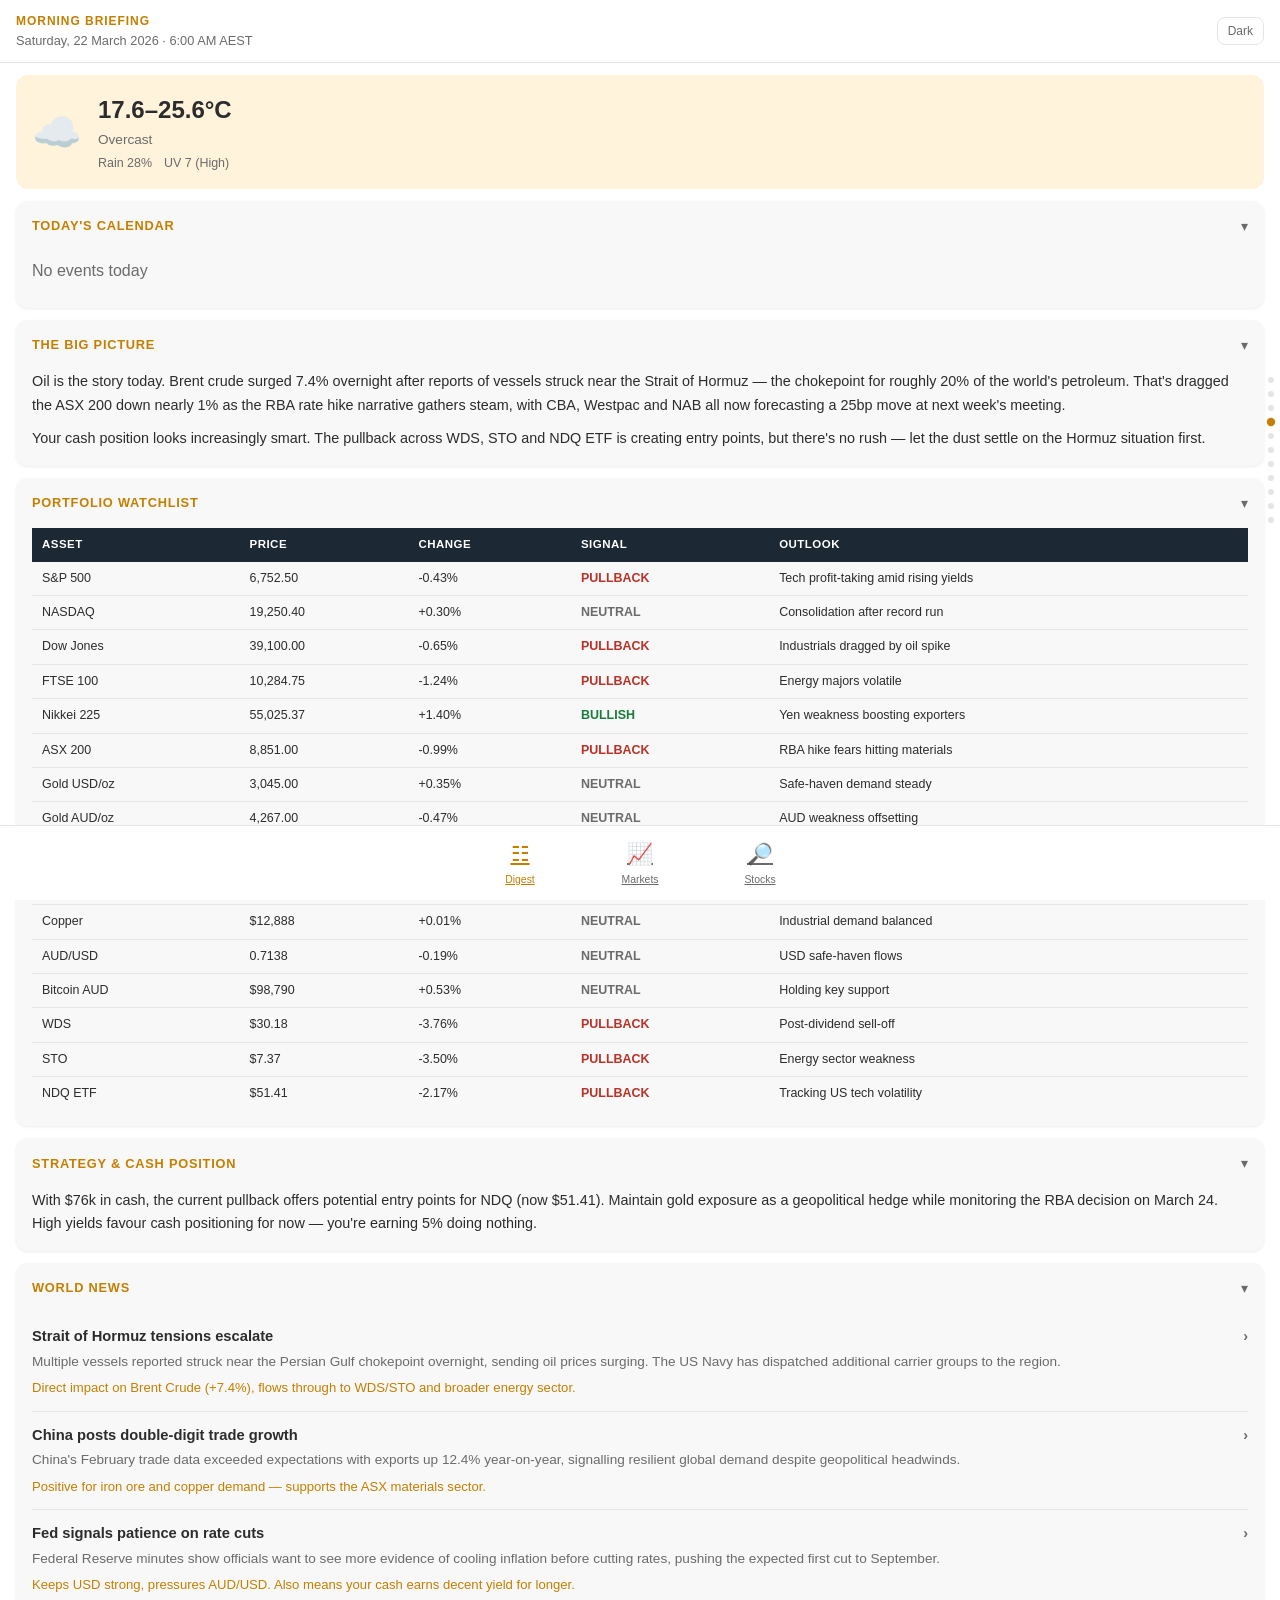
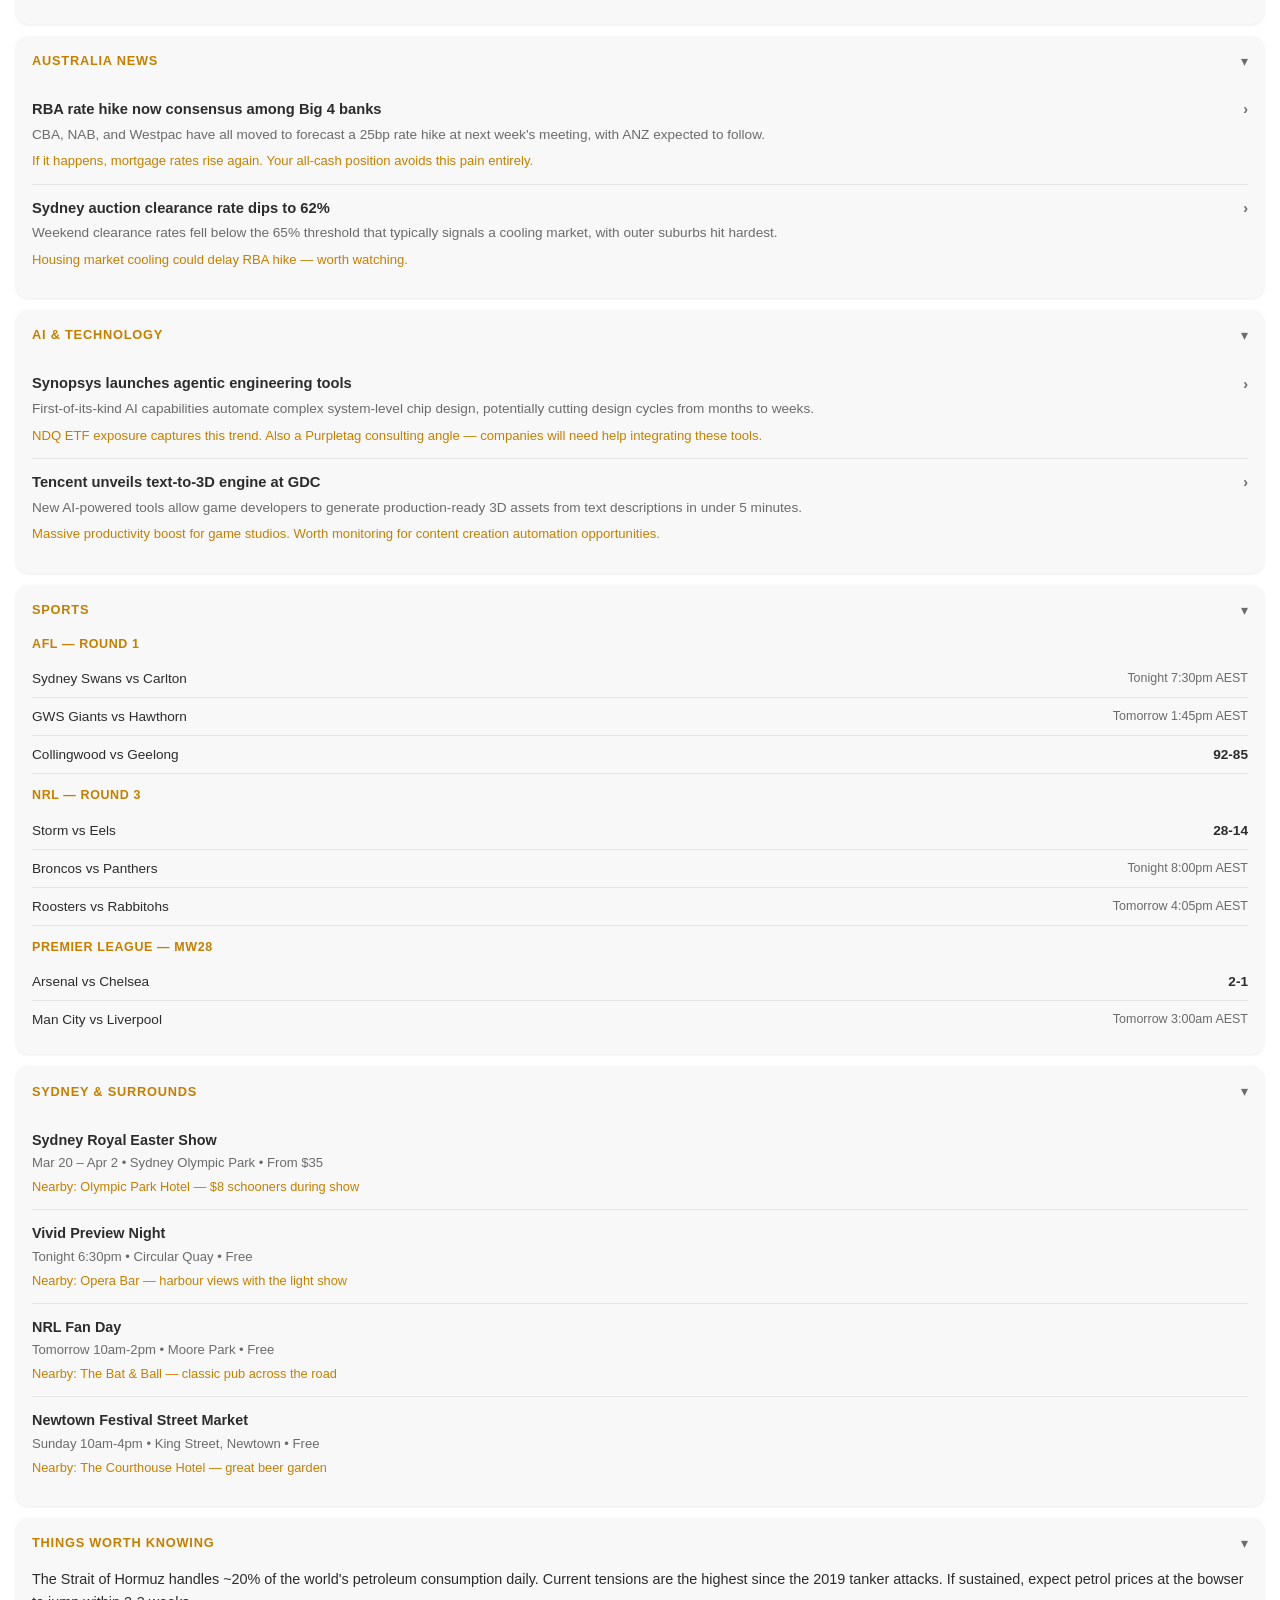
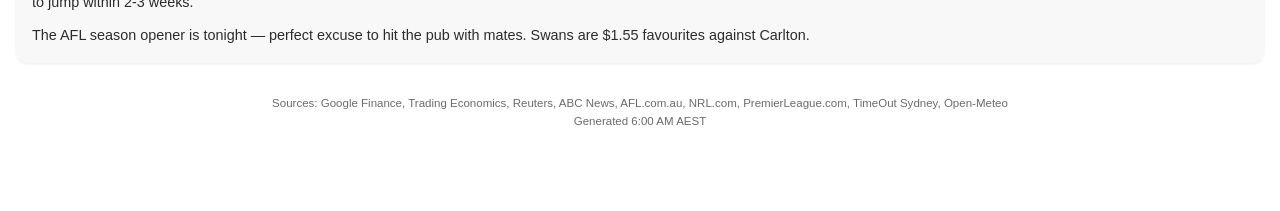
==== index.html @ c49ea991 "Initial PWA setup — Morning Briefing digest app Includes: digest page, markets dashboard, stock sear" ====
<!DOCTYPE html>
<html lang="en">
<head>
  <meta charset="UTF-8">
  <meta name="viewport" content="width=device-width, initial-scale=1.0, viewport-fit=cover">
  <meta name="apple-mobile-web-app-capable" content="yes">
  <meta name="apple-mobile-web-app-status-bar-style" content="default">
  <meta name="apple-mobile-web-app-title" content="Briefing">
  <meta name="theme-color" content="#FFFFFF">
  <link rel="manifest" href="manifest.json">
  <link rel="apple-touch-icon" href="icon-192.png">
  <link rel="stylesheet" href="style.css">
  <title>Morning Briefing — Saturday, 22 March 2026</title>
</head>
<body>

  <div class="header">
    <div>
      <div class="header-title">Morning Briefing</div>
      <div class="header-date">Saturday, 22 March 2026 &middot; 6:00 AM AEST</div>
    </div>
    <button class="theme-toggle" onclick="toggleTheme()">Dark</button>
  </div>

  <div class="nav-dots" id="navDots">
    <div class="nav-dot" data-section="weather"></div>
    <div class="nav-dot" data-section="calendar"></div>
    <div class="nav-dot" data-section="big-picture"></div>
    <div class="nav-dot" data-section="portfolio"></div>
    <div class="nav-dot" data-section="strategy"></div>
    <div class="nav-dot" data-section="world-news"></div>
    <div class="nav-dot" data-section="au-news"></div>
    <div class="nav-dot" data-section="ai-tech"></div>
    <div class="nav-dot" data-section="sports"></div>
    <div class="nav-dot" data-section="events"></div>
    <div class="nav-dot" data-section="twk"></div>
  </div>

  <div id="weather">

    <div class="weather-card">
      <div class="weather-icon">☁️</div>
      <div class="weather-details">
        <div class="weather-temp">17.6&#8211;25.6&#176;C</div>
        <div class="weather-desc">Overcast</div>
        <div class="weather-meta">
          <span>Rain 28%</span>
          <span>UV 7 (High)</span>
        </div>
      </div>
    </div>
  </div>


    <div class="section" id="calendar">
      <div class="section-header" onclick="this.parentElement.classList.toggle('collapsed')">
        <span class="section-title">Today's Calendar</span>
        <span class="section-chevron">&#9662;</span>
      </div>
      <div class="section-body"><div class="text-secondary" style="padding:8px 0;">No events today</div></div>
    </div>

    <div class="section" id="big-picture">
      <div class="section-header" onclick="this.parentElement.classList.toggle('collapsed')">
        <span class="section-title">The Big Picture</span>
        <span class="section-chevron">&#9662;</span>
      </div>
      <div class="section-body"><div class="narrative"><p>Oil is the story today. Brent crude surged 7.4% overnight after reports of vessels struck near the Strait of Hormuz &mdash; the chokepoint for roughly 20% of the world's petroleum. That's dragged the ASX 200 down nearly 1% as the RBA rate hike narrative gathers steam, with CBA, Westpac and NAB all now forecasting a 25bp move at next week's meeting.</p><p>Your cash position looks increasingly smart. The pullback across WDS, STO and NDQ ETF is creating entry points, but there's no rush &mdash; let the dust settle on the Hormuz situation first.</p></div></div>
    </div>

    <div class="section" id="portfolio">
      <div class="section-header" onclick="this.parentElement.classList.toggle('collapsed')">
        <span class="section-title">Portfolio Watchlist</span>
        <span class="section-chevron">&#9662;</span>
      </div>
      <div class="section-body">
    <div class="table-wrapper">
      <table class="portfolio-table">
        <thead><tr><th>Asset</th><th>Price</th><th>Change</th><th>Signal</th><th>Outlook</th></tr></thead>
        <tbody>
          <tr>
            <td>S&amp;P 500</td>
            <td>6,752.50</td>
            <td>-0.43%</td>
            <td class="signal-bearish">PULLBACK</td>
            <td>Tech profit-taking amid rising yields</td>
          </tr>
          <tr>
            <td>NASDAQ</td>
            <td>19,250.40</td>
            <td>+0.30%</td>
            <td class="signal-neutral">NEUTRAL</td>
            <td>Consolidation after record run</td>
          </tr>
          <tr>
            <td>Dow Jones</td>
            <td>39,100.00</td>
            <td>-0.65%</td>
            <td class="signal-bearish">PULLBACK</td>
            <td>Industrials dragged by oil spike</td>
          </tr>
          <tr>
            <td>FTSE 100</td>
            <td>10,284.75</td>
            <td>-1.24%</td>
            <td class="signal-bearish">PULLBACK</td>
            <td>Energy majors volatile</td>
          </tr>
          <tr>
            <td>Nikkei 225</td>
            <td>55,025.37</td>
            <td>+1.40%</td>
            <td class="signal-bullish">BULLISH</td>
            <td>Yen weakness boosting exporters</td>
          </tr>
          <tr>
            <td>ASX 200</td>
            <td>8,851.00</td>
            <td>-0.99%</td>
            <td class="signal-bearish">PULLBACK</td>
            <td>RBA hike fears hitting materials</td>
          </tr>
          <tr>
            <td>Gold USD/oz</td>
            <td>3,045.00</td>
            <td>+0.35%</td>
            <td class="signal-neutral">NEUTRAL</td>
            <td>Safe-haven demand steady</td>
          </tr>
          <tr>
            <td>Gold AUD/oz</td>
            <td>4,267.00</td>
            <td>-0.47%</td>
            <td class="signal-neutral">NEUTRAL</td>
            <td>AUD weakness offsetting</td>
          </tr>
          <tr>
            <td>Brent Crude</td>
            <td>$98.79</td>
            <td>+7.41%</td>
            <td class="signal-bullish">SURGING</td>
            <td>Hormuz supply disruption fears</td>
          </tr>
          <tr>
            <td>Iron Ore</td>
            <td>$103.53</td>
            <td>+0.30%</td>
            <td class="signal-neutral">NEUTRAL</td>
            <td>Steady China demand</td>
          </tr>
          <tr>
            <td>Copper</td>
            <td>$12,888</td>
            <td>+0.01%</td>
            <td class="signal-neutral">NEUTRAL</td>
            <td>Industrial demand balanced</td>
          </tr>
          <tr>
            <td>AUD/USD</td>
            <td>0.7138</td>
            <td>-0.19%</td>
            <td class="signal-neutral">NEUTRAL</td>
            <td>USD safe-haven flows</td>
          </tr>
          <tr>
            <td>Bitcoin AUD</td>
            <td>$98,790</td>
            <td>+0.53%</td>
            <td class="signal-neutral">NEUTRAL</td>
            <td>Holding key support</td>
          </tr>
          <tr>
            <td>WDS</td>
            <td>$30.18</td>
            <td>-3.76%</td>
            <td class="signal-bearish">PULLBACK</td>
            <td>Post-dividend sell-off</td>
          </tr>
          <tr>
            <td>STO</td>
            <td>$7.37</td>
            <td>-3.50%</td>
            <td class="signal-bearish">PULLBACK</td>
            <td>Energy sector weakness</td>
          </tr>
          <tr>
            <td>NDQ ETF</td>
            <td>$51.41</td>
            <td>-2.17%</td>
            <td class="signal-bearish">PULLBACK</td>
            <td>Tracking US tech volatility</td>
          </tr></tbody>
      </table>
    </div></div>
    </div>

    <div class="section" id="strategy">
      <div class="section-header" onclick="this.parentElement.classList.toggle('collapsed')">
        <span class="section-title">Strategy &amp; Cash Position</span>
        <span class="section-chevron">&#9662;</span>
      </div>
      <div class="section-body"><div class="narrative"><p>With $76k in cash, the current pullback offers potential entry points for NDQ (now $51.41). Maintain gold exposure as a geopolitical hedge while monitoring the RBA decision on March 24. High yields favour cash positioning for now &mdash; you're earning 5% doing nothing.</p></div></div>
    </div>

    <div class="section" id="world-news">
      <div class="section-header" onclick="this.parentElement.classList.toggle('collapsed')">
        <span class="section-title">World News</span>
        <span class="section-chevron">&#9662;</span>
      </div>
      <div class="section-body">
        <div class="story">
          <div class="story-headline" onclick="this.parentElement.classList.toggle('expanded')">Strait of Hormuz tensions escalate <span class="story-expand-hint">&#8250;</span></div>
          <div class="story-body">Multiple vessels reported struck near the Persian Gulf chokepoint overnight, sending oil prices surging. The US Navy has dispatched additional carrier groups to the region.</div>
          <div class="story-why">Direct impact on Brent Crude (+7.4%), flows through to WDS/STO and broader energy sector.</div>
          
        </div>
        <div class="story">
          <div class="story-headline" onclick="this.parentElement.classList.toggle('expanded')">China posts double-digit trade growth <span class="story-expand-hint">&#8250;</span></div>
          <div class="story-body">China's February trade data exceeded expectations with exports up 12.4% year-on-year, signalling resilient global demand despite geopolitical headwinds.</div>
          <div class="story-why">Positive for iron ore and copper demand — supports the ASX materials sector.</div>
          
        </div>
        <div class="story">
          <div class="story-headline" onclick="this.parentElement.classList.toggle('expanded')">Fed signals patience on rate cuts <span class="story-expand-hint">&#8250;</span></div>
          <div class="story-body">Federal Reserve minutes show officials want to see more evidence of cooling inflation before cutting rates, pushing the expected first cut to September.</div>
          <div class="story-why">Keeps USD strong, pressures AUD/USD. Also means your cash earns decent yield for longer.</div>
          
        </div></div>
    </div>

    <div class="section" id="au-news">
      <div class="section-header" onclick="this.parentElement.classList.toggle('collapsed')">
        <span class="section-title">Australia News</span>
        <span class="section-chevron">&#9662;</span>
      </div>
      <div class="section-body">
        <div class="story">
          <div class="story-headline" onclick="this.parentElement.classList.toggle('expanded')">RBA rate hike now consensus among Big 4 banks <span class="story-expand-hint">&#8250;</span></div>
          <div class="story-body">CBA, NAB, and Westpac have all moved to forecast a 25bp rate hike at next week's meeting, with ANZ expected to follow.</div>
          <div class="story-why">If it happens, mortgage rates rise again. Your all-cash position avoids this pain entirely.</div>
          
        </div>
        <div class="story">
          <div class="story-headline" onclick="this.parentElement.classList.toggle('expanded')">Sydney auction clearance rate dips to 62% <span class="story-expand-hint">&#8250;</span></div>
          <div class="story-body">Weekend clearance rates fell below the 65% threshold that typically signals a cooling market, with outer suburbs hit hardest.</div>
          <div class="story-why">Housing market cooling could delay RBA hike — worth watching.</div>
          
        </div></div>
    </div>

    <div class="section" id="ai-tech">
      <div class="section-header" onclick="this.parentElement.classList.toggle('collapsed')">
        <span class="section-title">AI &amp; Technology</span>
        <span class="section-chevron">&#9662;</span>
      </div>
      <div class="section-body">
        <div class="story">
          <div class="story-headline" onclick="this.parentElement.classList.toggle('expanded')">Synopsys launches agentic engineering tools <span class="story-expand-hint">&#8250;</span></div>
          <div class="story-body">First-of-its-kind AI capabilities automate complex system-level chip design, potentially cutting design cycles from months to weeks.</div>
          <div class="story-why">NDQ ETF exposure captures this trend. Also a Purpletag consulting angle — companies will need help integrating these tools.</div>
          
        </div>
        <div class="story">
          <div class="story-headline" onclick="this.parentElement.classList.toggle('expanded')">Tencent unveils text-to-3D engine at GDC <span class="story-expand-hint">&#8250;</span></div>
          <div class="story-body">New AI-powered tools allow game developers to generate production-ready 3D assets from text descriptions in under 5 minutes.</div>
          <div class="story-why">Massive productivity boost for game studios. Worth monitoring for content creation automation opportunities.</div>
          
        </div></div>
    </div>

    <div class="section" id="sports">
      <div class="section-header" onclick="this.parentElement.classList.toggle('collapsed')">
        <span class="section-title">Sports</span>
        <span class="section-chevron">&#9662;</span>
      </div>
      <div class="section-body"><div class="sport-league">AFL — Round 1</div>
                <div class="match">
                  <span class="match-teams">Sydney Swans vs Carlton</span>
                  <span class="match-time">Tonight 7:30pm AEST</span>
                </div>
                <div class="match">
                  <span class="match-teams">GWS Giants vs Hawthorn</span>
                  <span class="match-time">Tomorrow 1:45pm AEST</span>
                </div>
                <div class="match">
                  <span class="match-teams">Collingwood vs Geelong</span>
                  <span class="match-score">92-85</span>
                </div><div class="sport-league">NRL — Round 3</div>
                <div class="match">
                  <span class="match-teams">Storm vs Eels</span>
                  <span class="match-score">28-14</span>
                </div>
                <div class="match">
                  <span class="match-teams">Broncos vs Panthers</span>
                  <span class="match-time">Tonight 8:00pm AEST</span>
                </div>
                <div class="match">
                  <span class="match-teams">Roosters vs Rabbitohs</span>
                  <span class="match-time">Tomorrow 4:05pm AEST</span>
                </div><div class="sport-league">Premier League — MW28</div>
                <div class="match">
                  <span class="match-teams">Arsenal vs Chelsea</span>
                  <span class="match-score">2-1</span>
                </div>
                <div class="match">
                  <span class="match-teams">Man City vs Liverpool</span>
                  <span class="match-time">Tomorrow 3:00am AEST</span>
                </div></div>
    </div>

    <div class="section" id="events">
      <div class="section-header" onclick="this.parentElement.classList.toggle('collapsed')">
        <span class="section-title">Sydney &amp; Surrounds</span>
        <span class="section-chevron">&#9662;</span>
      </div>
      <div class="section-body">
        <div class="event">
          <div class="event-name">Sydney Royal Easter Show</div>
          <div class="event-details">Mar 20 – Apr 2 • Sydney Olympic Park • From $35</div>
          <div class="event-pub">Nearby: Olympic Park Hotel — $8 schooners during show</div>
        </div>
        <div class="event">
          <div class="event-name">Vivid Preview Night</div>
          <div class="event-details">Tonight 6:30pm • Circular Quay • Free</div>
          <div class="event-pub">Nearby: Opera Bar — harbour views with the light show</div>
        </div>
        <div class="event">
          <div class="event-name">NRL Fan Day</div>
          <div class="event-details">Tomorrow 10am-2pm • Moore Park • Free</div>
          <div class="event-pub">Nearby: The Bat &amp; Ball — classic pub across the road</div>
        </div>
        <div class="event">
          <div class="event-name">Newtown Festival Street Market</div>
          <div class="event-details">Sunday 10am-4pm • King Street, Newtown • Free</div>
          <div class="event-pub">Nearby: The Courthouse Hotel — great beer garden</div>
        </div></div>
    </div>

    <div class="section" id="twk">
      <div class="section-header" onclick="this.parentElement.classList.toggle('collapsed')">
        <span class="section-title">Things Worth Knowing</span>
        <span class="section-chevron">&#9662;</span>
      </div>
      <div class="section-body"><div class="narrative"><p>The Strait of Hormuz handles ~20% of the world's petroleum consumption daily. Current tensions are the highest since the 2019 tanker attacks. If sustained, expect petrol prices at the bowser to jump within 2-3 weeks.</p><p>The AFL season opener is tonight — perfect excuse to hit the pub with mates. Swans are $1.55 favourites against Carlton.</p></div></div>
    </div>

  <div class="footer" style="padding-bottom:80px;">
    Sources: Google Finance, Trading Economics, Reuters, ABC News, AFL.com.au, NRL.com, PremierLeague.com, TimeOut Sydney, Open-Meteo<br>
    Generated 6:00 AM AEST
  </div>

  <!-- Bottom Navigation -->
  <div class="bottom-nav">
    <a href="index.html" class="nav-btn active">
      <span class="nav-btn-icon">&#9783;</span>
      <span>Digest</span>
    </a>
    <a href="markets.html" class="nav-btn">
      <span class="nav-btn-icon">&#128200;</span>
      <span>Markets</span>
    </a>
    <a href="search.html" class="nav-btn">
      <span class="nav-btn-icon">&#128270;</span>
      <span>Stocks</span>
    </a>
  </div>

  <script>
    // Theme toggle
    function toggleTheme() {
      const body = document.body;
      const btn = document.querySelector('.theme-toggle');
      const meta = document.querySelector('meta[name="theme-color"]');
      if (body.getAttribute('data-theme') === 'dark') {
        body.removeAttribute('data-theme');
        btn.textContent = 'Dark';
        meta.content = '#FFFFFF';
      } else {
        body.setAttribute('data-theme', 'dark');
        btn.textContent = 'Light';
        meta.content = '#1A1A1A';
      }
      localStorage.setItem('theme', body.getAttribute('data-theme') || 'light');
    }

    // Restore theme preference
    if (localStorage.getItem('theme') === 'dark') {
      document.body.setAttribute('data-theme', 'dark');
      document.querySelector('.theme-toggle').textContent = 'Light';
      document.querySelector('meta[name="theme-color"]').content = '#1A1A1A';
    }

    // Nav dots — highlight active section on scroll
    const sections = document.querySelectorAll('.section, #weather');
    const dots = document.querySelectorAll('.nav-dot');
    const observer = new IntersectionObserver(entries => {
      entries.forEach(entry => {
        if (entry.isIntersecting) {
          const id = entry.target.id;
          dots.forEach(d => d.classList.toggle('active', d.dataset.section === id));
        }
      });
    }, { threshold: 0.3 });
    sections.forEach(s => observer.observe(s));

    // Service worker registration
    if ('serviceWorker' in navigator) {
      navigator.serviceWorker.register('sw.js');
    }
  </script>

</body>
</html>
---- style.css ----
/* === DAILY DIGEST PWA — Mobile-First Styles === */

:root {
  --bg: #FFFFFF;
  --bg-card: #F8F8F8;
  --text: #2C2C2C;
  --text-secondary: #6B6B6B;
  --accent: #C47F00;
  --accent-light: #FFF3DC;
  --green: #1B7A3D;
  --red: #B83227;
  --neutral: #6B6B6B;
  --border: #E5E5E5;
  --header-bg: #1C2833;
  --header-text: #FFFFFF;
  --radius: 12px;
  --shadow: 0 1px 3px rgba(0,0,0,0.08);
}

[data-theme="dark"] {
  --bg: #1A1A1A;
  --bg-card: #252525;
  --text: #E8E8E8;
  --text-secondary: #999;
  --accent-light: #3D2E00;
  --border: #333;
  --header-bg: #0D1117;
  --shadow: 0 1px 3px rgba(0,0,0,0.3);
}

* {
  margin: 0;
  padding: 0;
  box-sizing: border-box;
  -webkit-tap-highlight-color: transparent;
}

html {
  font-size: 16px;
  scroll-behavior: smooth;
}

body {
  font-family: -apple-system, BlinkMacSystemFont, 'SF Pro Text', 'Helvetica Neue', sans-serif;
  background: var(--bg);
  color: var(--text);
  line-height: 1.55;
  -webkit-font-smoothing: antialiased;
  padding-bottom: env(safe-area-inset-bottom, 20px);
}

/* --- Sticky Header --- */
.header {
  position: sticky;
  top: 0;
  z-index: 100;
  background: var(--bg);
  border-bottom: 1px solid var(--border);
  padding: 12px 16px;
  display: flex;
  justify-content: space-between;
  align-items: center;
  backdrop-filter: blur(10px);
  -webkit-backdrop-filter: blur(10px);
}

.header-title {
  font-size: 0.75rem;
  font-weight: 700;
  letter-spacing: 0.08em;
  text-transform: uppercase;
  color: var(--accent);
}

.header-date {
  font-size: 0.8rem;
  color: var(--text-secondary);
}

.theme-toggle {
  background: none;
  border: 1px solid var(--border);
  border-radius: 8px;
  padding: 6px 10px;
  font-size: 0.75rem;
  color: var(--text-secondary);
  cursor: pointer;
}

/* --- Section Cards --- */
.section {
  margin: 12px 16px;
  background: var(--bg-card);
  border-radius: var(--radius);
  box-shadow: var(--shadow);
  overflow: hidden;
}

.section-header {
  display: flex;
  justify-content: space-between;
  align-items: center;
  padding: 14px 16px;
  cursor: pointer;
  user-select: none;
  -webkit-user-select: none;
}

.section-title {
  font-size: 0.8rem;
  font-weight: 700;
  letter-spacing: 0.06em;
  text-transform: uppercase;
  color: var(--accent);
}

.section-chevron {
  font-size: 0.9rem;
  color: var(--text-secondary);
  transition: transform 0.2s;
}

.section.collapsed .section-chevron {
  transform: rotate(-90deg);
}

.section.collapsed .section-body {
  display: none;
}

.section-body {
  padding: 0 16px 16px;
}

/* --- Weather Card (special styling) --- */
.weather-card {
  margin: 12px 16px;
  background: var(--accent-light);
  border-radius: var(--radius);
  padding: 16px;
  display: flex;
  align-items: center;
  gap: 16px;
}

.weather-icon {
  font-size: 2.5rem;
}

.weather-details {
  flex: 1;
}

.weather-temp {
  font-size: 1.5rem;
  font-weight: 700;
  color: var(--text);
}

.weather-desc {
  font-size: 0.85rem;
  color: var(--text-secondary);
}

.weather-meta {
  display: flex;
  gap: 12px;
  margin-top: 4px;
  font-size: 0.78rem;
  color: var(--text-secondary);
}

/* --- Calendar --- */
.cal-event {
  display: flex;
  gap: 12px;
  padding: 10px 0;
  border-bottom: 1px solid var(--border);
  align-items: flex-start;
}

.cal-event:last-child {
  border-bottom: none;
}

.cal-time {
  font-size: 0.8rem;
  font-weight: 600;
  color: var(--accent);
  min-width: 65px;
  flex-shrink: 0;
}

.cal-title {
  font-size: 0.88rem;
  color: var(--text);
}

.cal-location {
  font-size: 0.78rem;
  color: var(--text-secondary);
}

/* --- Portfolio Table --- */
.table-wrapper {
  overflow-x: auto;
  -webkit-overflow-scrolling: touch;
  margin: 0 -16px;
  padding: 0 16px;
}

.portfolio-table {
  width: 100%;
  min-width: 500px;
  border-collapse: collapse;
  font-size: 0.78rem;
}

.portfolio-table thead {
  background: var(--header-bg);
  color: var(--header-text);
}

.portfolio-table th {
  padding: 8px 10px;
  text-align: left;
  font-weight: 600;
  font-size: 0.72rem;
  text-transform: uppercase;
  letter-spacing: 0.04em;
}

.portfolio-table td {
  padding: 7px 10px;
  border-bottom: 1px solid var(--border);
}

.portfolio-table tbody tr:last-child td {
  border-bottom: none;
}

.signal-bullish { color: var(--green); font-weight: 600; }
.signal-bearish { color: var(--red); font-weight: 600; }
.signal-neutral { color: var(--neutral); font-weight: 600; }

/* --- News Story Cards --- */
.story {
  padding: 12px 0;
  border-bottom: 1px solid var(--border);
}

.story:last-child {
  border-bottom: none;
}

.story-headline {
  font-size: 0.92rem;
  font-weight: 600;
  color: var(--text);
  margin-bottom: 4px;
}

.story-body {
  font-size: 0.85rem;
  color: var(--text-secondary);
  line-height: 1.5;
}

.story-headline {
  cursor: pointer;
  display: flex;
  justify-content: space-between;
  align-items: center;
}

.story-expand-hint {
  color: var(--text-secondary);
  font-size: 0.9rem;
  transition: transform 0.2s;
  flex-shrink: 0;
  margin-left: 8px;
}

.story.expanded .story-expand-hint {
  transform: rotate(90deg);
}

.story-why {
  font-size: 0.82rem;
  color: var(--accent);
  font-weight: 500;
  margin-top: 6px;
}

.story-extended {
  display: none;
  font-size: 0.85rem;
  color: var(--text);
  line-height: 1.55;
  margin-top: 8px;
  padding-top: 8px;
  border-top: 1px solid var(--border);
}

.story.expanded .story-extended {
  display: block;
}

/* --- Sports Score Cards --- */
.sport-league {
  font-size: 0.78rem;
  font-weight: 700;
  text-transform: uppercase;
  letter-spacing: 0.05em;
  color: var(--accent);
  margin-top: 12px;
  margin-bottom: 6px;
}

.sport-league:first-child {
  margin-top: 0;
}

.match {
  display: flex;
  justify-content: space-between;
  align-items: center;
  padding: 8px 0;
  border-bottom: 1px solid var(--border);
  font-size: 0.85rem;
}

.match:last-child {
  border-bottom: none;
}

.match-teams {
  color: var(--text);
}

.match-score {
  font-weight: 600;
  color: var(--text);
}

.match-time {
  font-size: 0.78rem;
  color: var(--text-secondary);
}

/* --- League Standings Table --- */
.league-table {
  width: 100%;
  border-collapse: collapse;
  font-size: 0.73rem;
}
.league-table thead th {
  text-align: left;
  font-weight: 700;
  color: var(--text-secondary);
  padding: 4px 6px;
  border-bottom: 2px solid var(--border);
  white-space: nowrap;
  font-size: 0.68rem;
  text-transform: uppercase;
  letter-spacing: 0.03em;
}
.league-table thead th:first-child {
  width: 24px;
  text-align: center;
}
.league-table tbody td {
  padding: 4px 6px;
  border-bottom: 1px solid var(--border);
  color: var(--text);
  white-space: nowrap;
}
.league-table tbody td:first-child {
  text-align: center;
  color: var(--text-secondary);
  font-weight: 600;
}
.league-table tbody td:nth-child(2) {
  font-weight: 600;
  max-width: 120px;
  overflow: hidden;
  text-overflow: ellipsis;
}
.league-table tbody tr:nth-child(even) {
  background: var(--bg-card);
}
.league-table tbody tr:last-child td {
  border-bottom: none;
}

/* --- Entrepreneurial Pitch Card --- */
.pitch-field {
  display: flex;
  gap: 8px;
  padding: 4px 0;
  font-size: 0.85rem;
}

.pitch-label {
  font-weight: 600;
  color: var(--accent);
  min-width: 100px;
  flex-shrink: 0;
  font-size: 0.78rem;
  text-transform: uppercase;
}

.pitch-value {
  color: var(--text);
}

/* --- Event Cards --- */
.event {
  padding: 12px 0;
  border-bottom: 1px solid var(--border);
}

.event:last-child {
  border-bottom: none;
}

.event-name {
  font-size: 0.9rem;
  font-weight: 600;
  color: var(--text);
}

.event-details {
  font-size: 0.82rem;
  color: var(--text-secondary);
  margin-top: 2px;
}

.event-pub {
  font-size: 0.8rem;
  color: var(--accent);
  margin-top: 4px;
}

/* --- Big Picture / Narrative --- */
.narrative {
  font-size: 0.9rem;
  line-height: 1.6;
  color: var(--text);
}

.narrative p {
  margin-bottom: 10px;
}

.narrative p:last-child {
  margin-bottom: 0;
}

/* --- Footer --- */
.footer {
  text-align: center;
  padding: 20px 16px 40px;
  font-size: 0.72rem;
  color: var(--text-secondary);
}

/* --- Section Nav Dots --- */
.nav-dots {
  position: fixed;
  right: 6px;
  top: 50%;
  transform: translateY(-50%);
  z-index: 99;
  display: flex;
  flex-direction: column;
  gap: 8px;
}

.nav-dot {
  width: 6px;
  height: 6px;
  border-radius: 50%;
  background: var(--border);
  transition: background 0.2s, transform 0.2s;
}

.nav-dot.active {
  background: var(--accent);
  transform: scale(1.4);
}

/* --- Utility --- */
.text-green { color: var(--green); }
.text-red { color: var(--red); }
.text-accent { color: var(--accent); }
.text-secondary { color: var(--text-secondary); }
.font-bold { font-weight: 600; }
.mt-8 { margin-top: 8px; }
.mb-4 { margin-bottom: 4px; }

/* --- No-content state --- */
.empty-state {
  text-align: center;
  padding: 60px 20px;
  color: var(--text-secondary);
}

.empty-state-icon {
  font-size: 3rem;
  margin-bottom: 12px;
}

.empty-state-text {
  font-size: 0.9rem;
}

/* === STOCK SEARCH PAGE === */

.page { display: none; }
.page.active { display: block; }

/* Bottom nav bar */
.bottom-nav {
  position: fixed;
  bottom: 0;
  left: 0;
  right: 0;
  z-index: 100;
  background: var(--bg);
  border-top: 1px solid var(--border);
  display: flex;
  justify-content: center;
  gap: 0;
  padding: 8px 0;
  padding-bottom: calc(8px + env(safe-area-inset-bottom, 0px));
}

.nav-btn {
  flex: 1;
  max-width: 120px;
  display: flex;
  flex-direction: column;
  align-items: center;
  gap: 2px;
  background: none;
  border: none;
  color: var(--text-secondary);
  font-size: 0.65rem;
  padding: 4px 0;
  cursor: pointer;
}

.nav-btn.active {
  color: var(--accent);
}

.nav-btn-icon {
  font-size: 1.3rem;
}

/* Stock search UI */
.search-container {
  padding: 16px;
  padding-top: 70px;
}

.search-bar {
  display: flex;
  gap: 8px;
  margin-bottom: 16px;
}

.search-input {
  flex: 1;
  padding: 12px 16px;
  border: 1px solid var(--border);
  border-radius: var(--radius);
  font-size: 1rem;
  background: var(--bg-card);
  color: var(--text);
  outline: none;
  -webkit-appearance: none;
}

.search-input:focus {
  border-color: var(--accent);
}

.search-input::placeholder {
  color: var(--text-secondary);
}

.search-btn {
  padding: 12px 20px;
  background: var(--accent);
  color: white;
  border: none;
  border-radius: var(--radius);
  font-size: 0.85rem;
  font-weight: 600;
  cursor: pointer;
}

.search-btn:disabled {
  opacity: 0.5;
}

/* Stock report card */
.stock-report {
  background: var(--bg-card);
  border-radius: var(--radius);
  box-shadow: var(--shadow);
  overflow: hidden;
  margin-bottom: 16px;
}

.stock-report-header {
  background: var(--header-bg);
  color: var(--header-text);
  padding: 16px;
}

.stock-ticker {
  font-size: 1.5rem;
  font-weight: 700;
  letter-spacing: 0.04em;
}

.stock-name {
  font-size: 0.85rem;
  opacity: 0.8;
  margin-top: 2px;
}

.stock-price-row {
  display: flex;
  justify-content: space-between;
  align-items: baseline;
  margin-top: 8px;
}

.stock-price {
  font-size: 1.8rem;
  font-weight: 700;
}

.stock-change {
  font-size: 1rem;
  font-weight: 600;
}

.stock-change.up { color: var(--green); }
.stock-change.down { color: var(--red); }

.stock-report-body {
  padding: 16px;
}

.stock-verdict {
  padding: 12px 16px;
  border-radius: 8px;
  margin-bottom: 16px;
  font-weight: 600;
  font-size: 0.9rem;
}

.stock-verdict.bullish {
  background: #e8f5e9;
  color: var(--green);
}

.stock-verdict.bearish {
  background: #fbe9e7;
  color: var(--red);
}

.stock-verdict.neutral {
  background: #f5f5f5;
  color: var(--neutral);
}

[data-theme="dark"] .stock-verdict.bullish { background: #1b3a1b; }
[data-theme="dark"] .stock-verdict.bearish { background: #3a1b1b; }
[data-theme="dark"] .stock-verdict.neutral { background: #2a2a2a; }

.stock-section-title {
  font-size: 0.75rem;
  font-weight: 700;
  text-transform: uppercase;
  letter-spacing: 0.06em;
  color: var(--accent);
  margin: 16px 0 8px;
}

.stock-section-title:first-child {
  margin-top: 0;
}

.stock-metric {
  display: flex;
  justify-content: space-between;
  padding: 6px 0;
  border-bottom: 1px solid var(--border);
  font-size: 0.85rem;
}

.stock-metric:last-child {
  border-bottom: none;
}

.stock-metric-label {
  color: var(--text-secondary);
}

.stock-metric-value {
  font-weight: 600;
  color: var(--text);
}

.stock-narrative {
  font-size: 0.88rem;
  line-height: 1.6;
  color: var(--text);
  margin-top: 8px;
}

.stock-narrative p {
  margin-bottom: 10px;
}

.stock-narrative p:last-child {
  margin-bottom: 0;
}

/* Loading spinner */
.loading {
  text-align: center;
  padding: 40px 20px;
  color: var(--text-secondary);
}

.spinner {
  display: inline-block;
  width: 32px;
  height: 32px;
  border: 3px solid var(--border);
  border-top-color: var(--accent);
  border-radius: 50%;
  animation: spin 0.8s linear infinite;
  margin-bottom: 12px;
}

@keyframes spin {
  to { transform: rotate(360deg); }
}

/* Recent searches */
.recent-searches {
  margin-top: 24px;
}

.recent-title {
  font-size: 0.75rem;
  font-weight: 700;
  text-transform: uppercase;
  letter-spacing: 0.06em;
  color: var(--text-secondary);
  margin-bottom: 8px;
}

.recent-item {
  display: flex;
  justify-content: space-between;
  align-items: center;
  padding: 12px 16px;
  background: var(--bg-card);
  border-radius: 8px;
  margin-bottom: 6px;
  cursor: pointer;
}

.recent-item-ticker {
  font-weight: 600;
  color: var(--text);
}

.recent-item-name {
  font-size: 0.8rem;
  color: var(--text-secondary);
}

.recent-item-arrow {
  color: var(--text-secondary);
  font-size: 0.8rem;
}
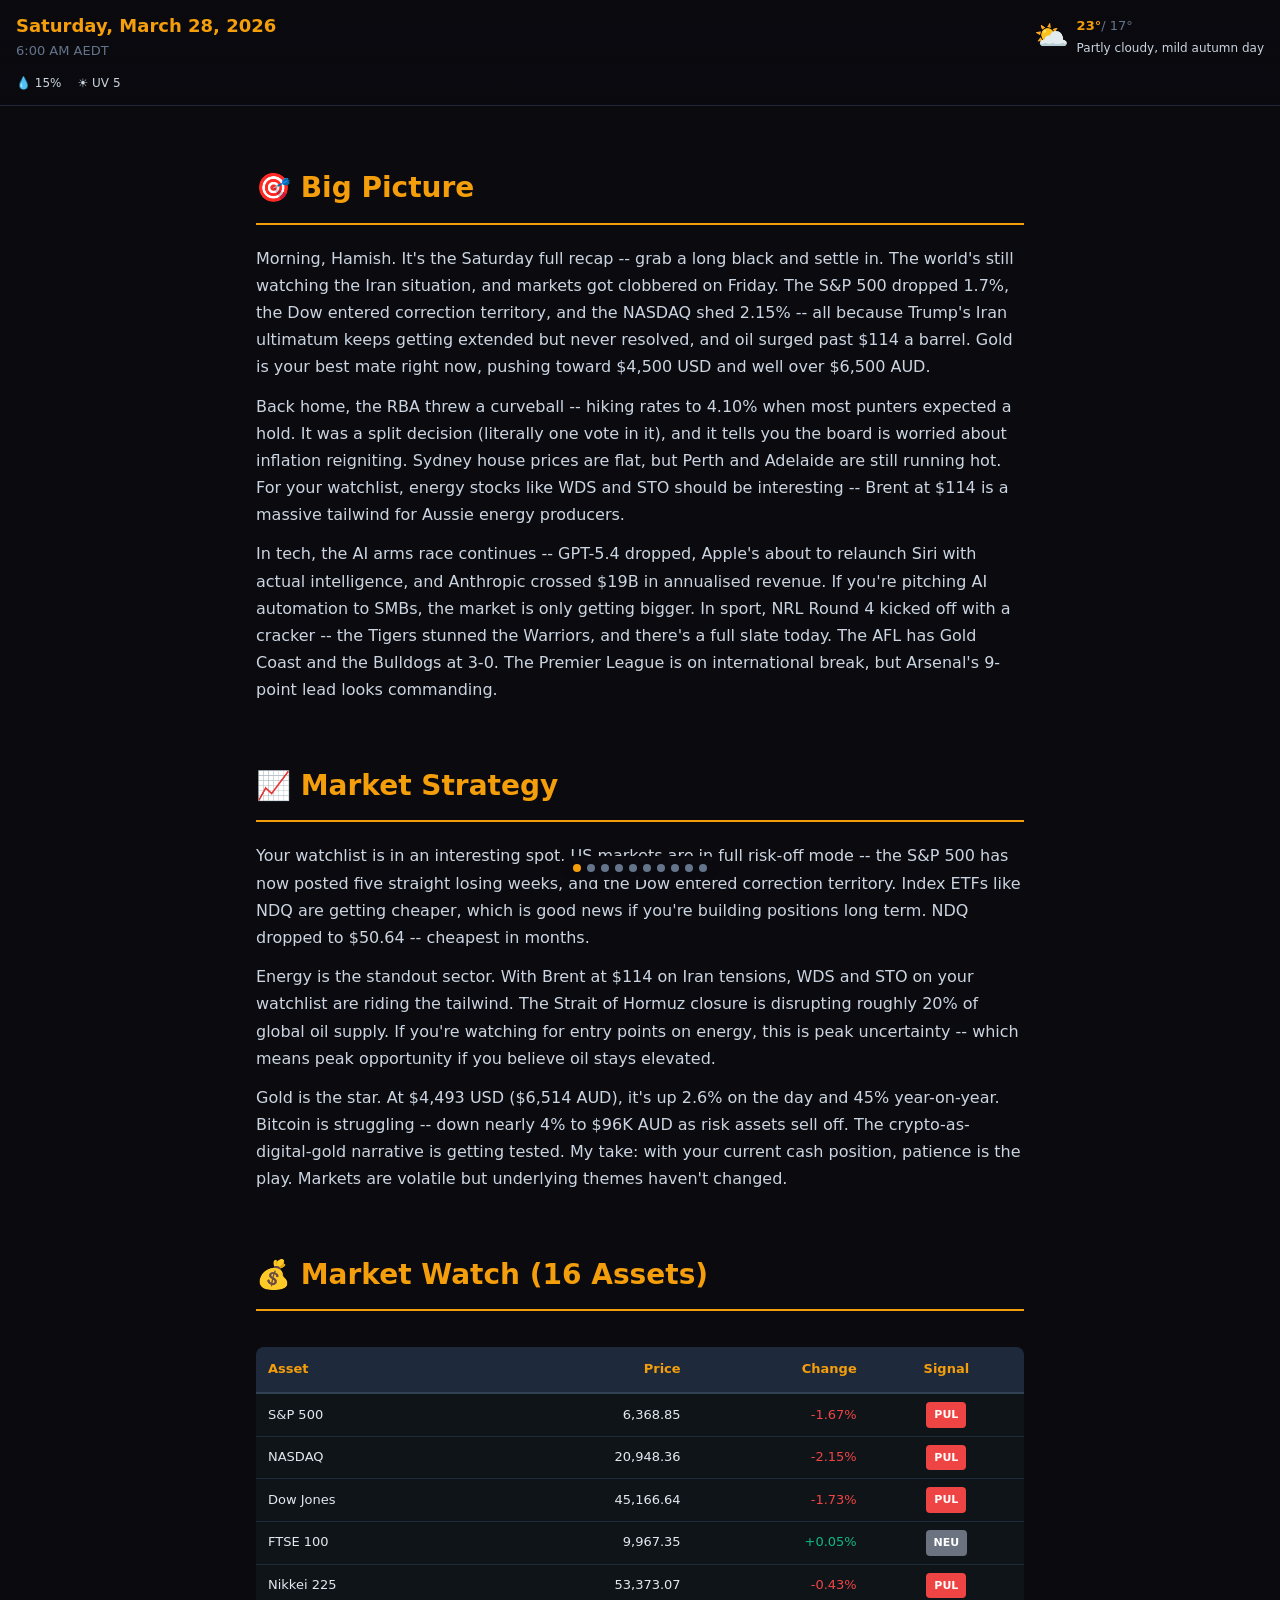
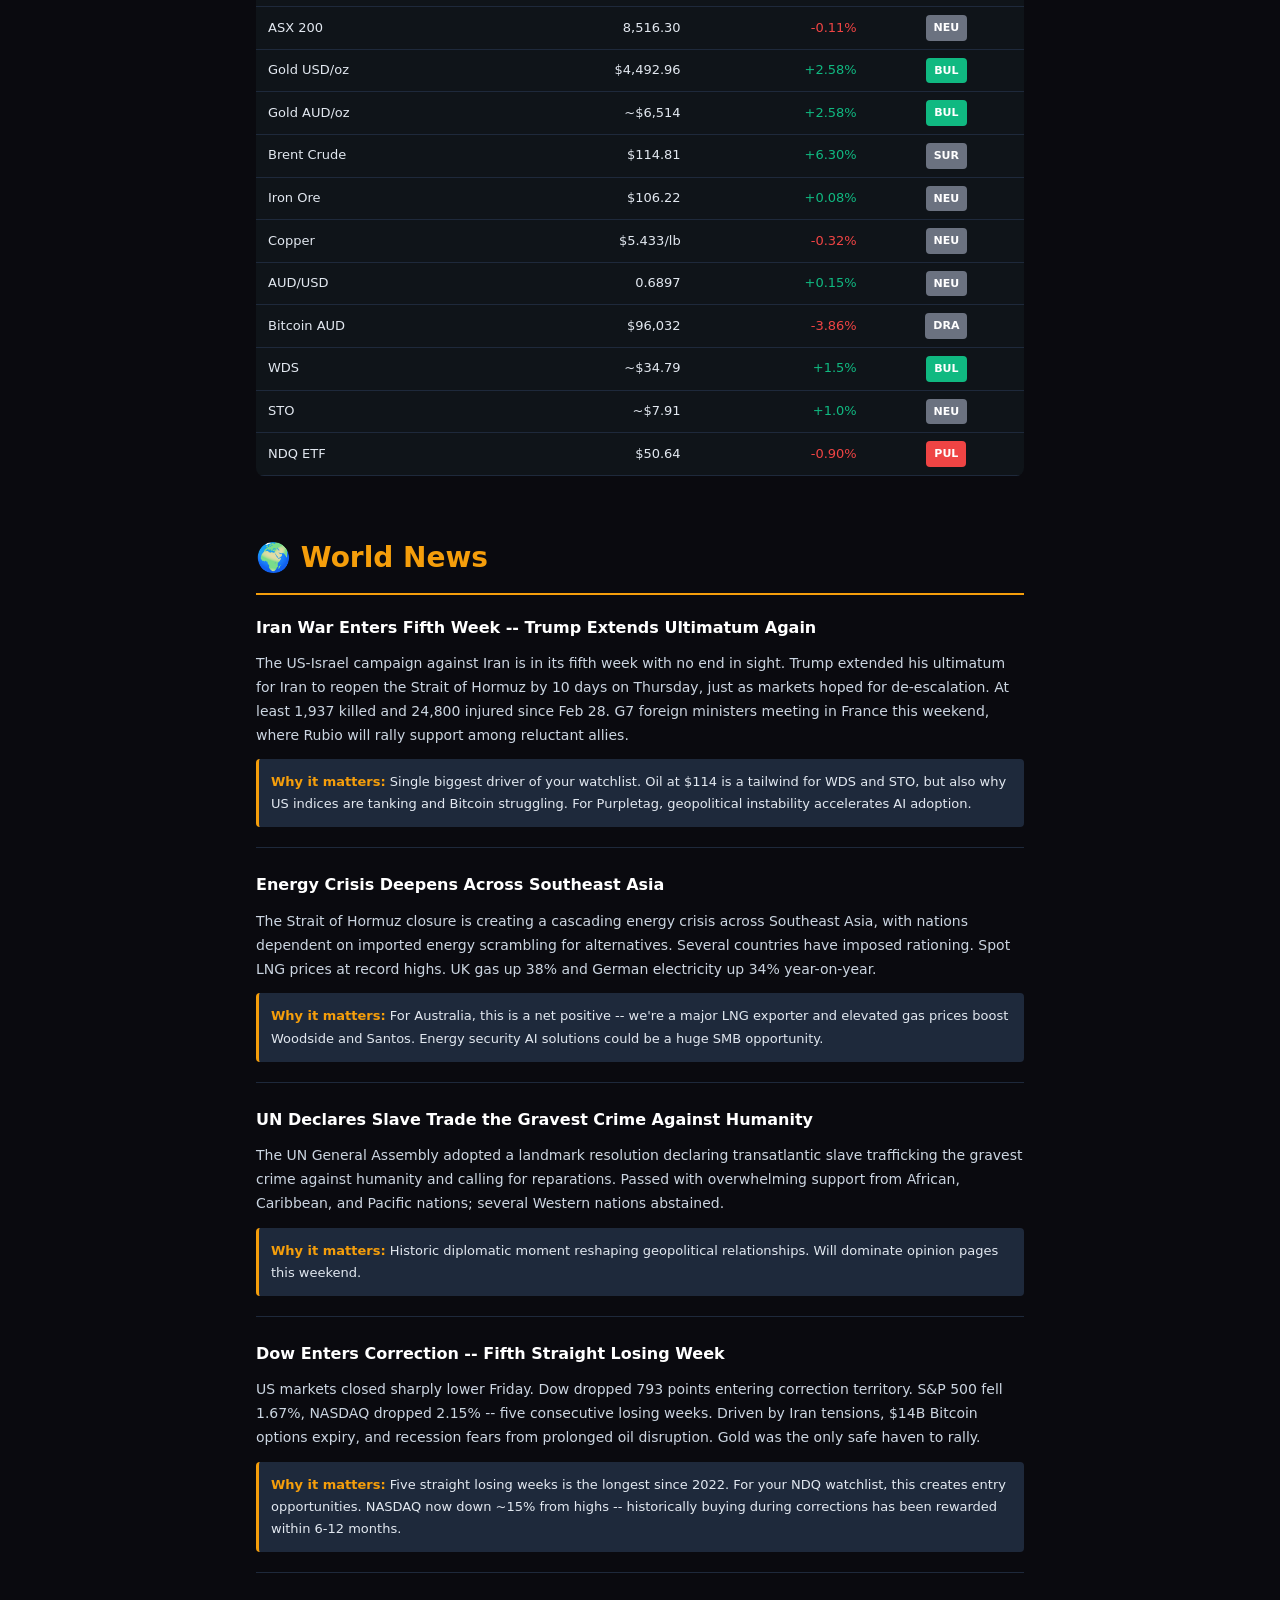
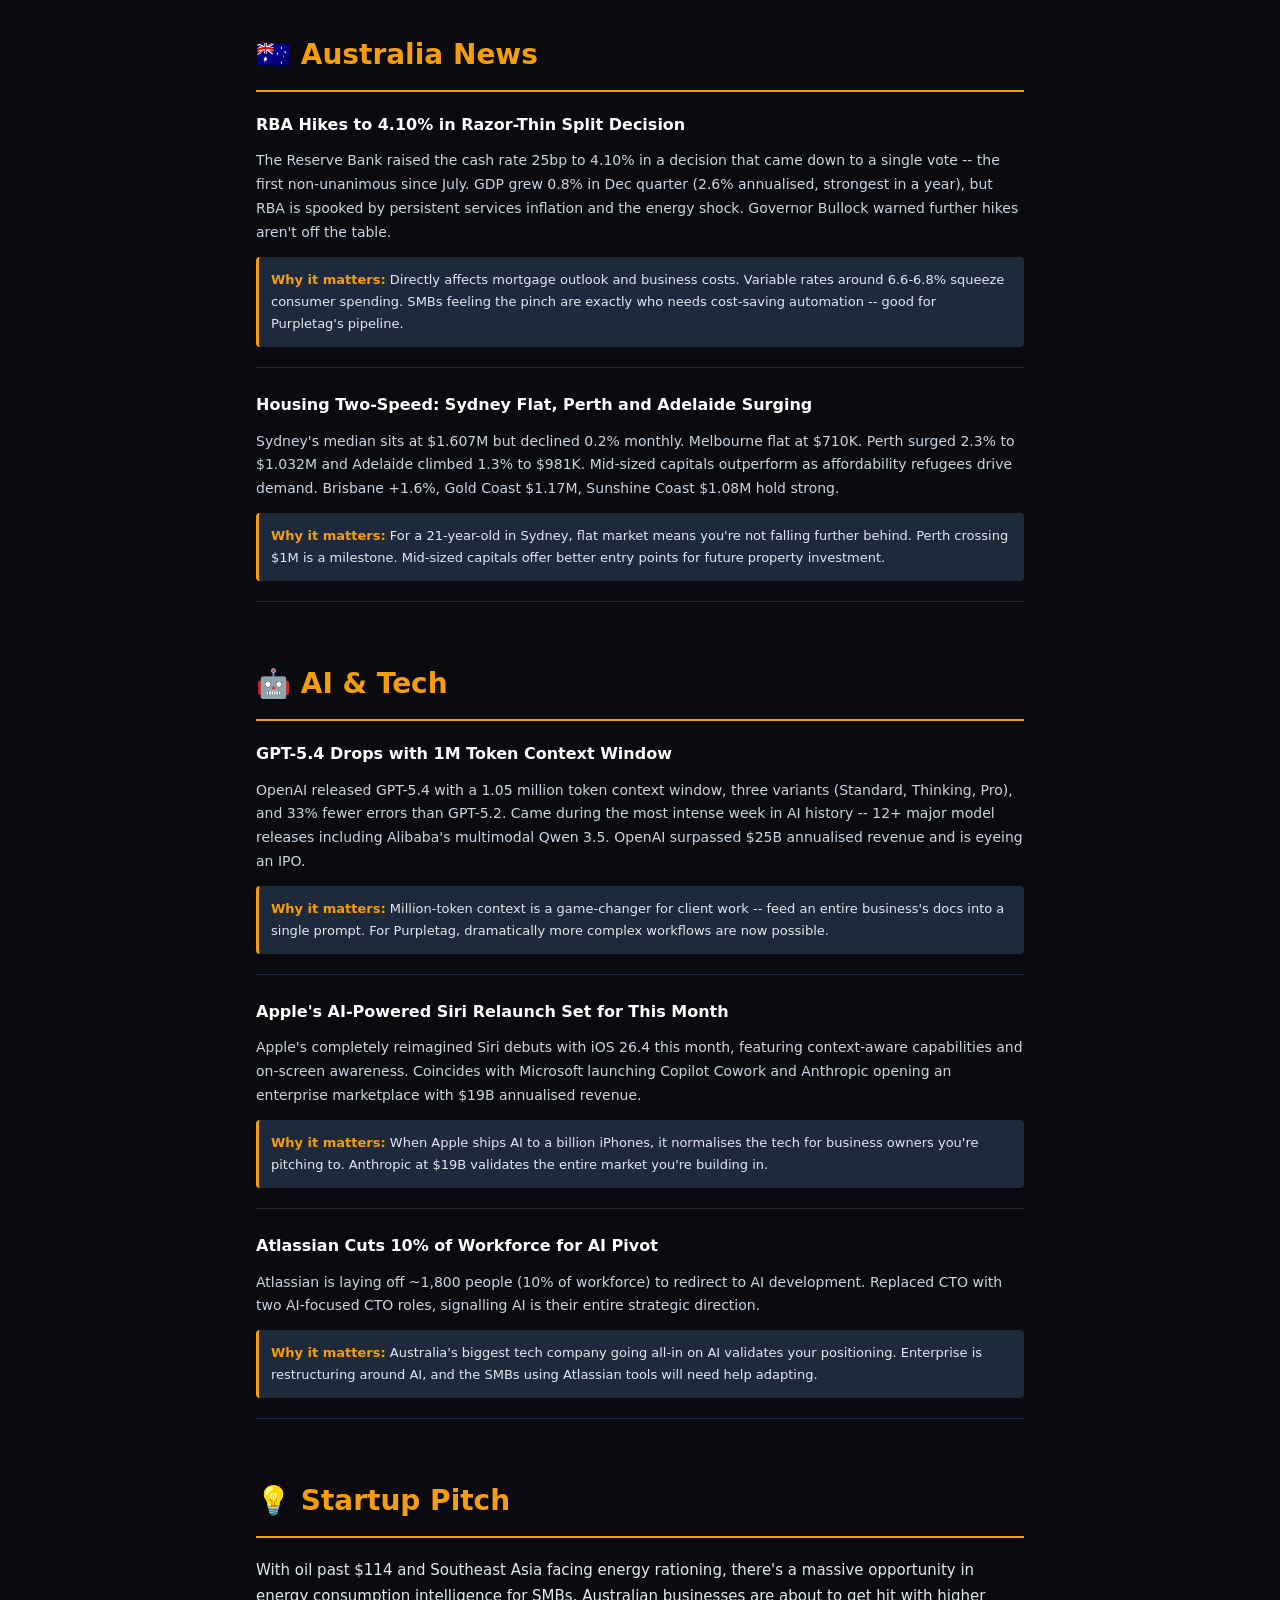
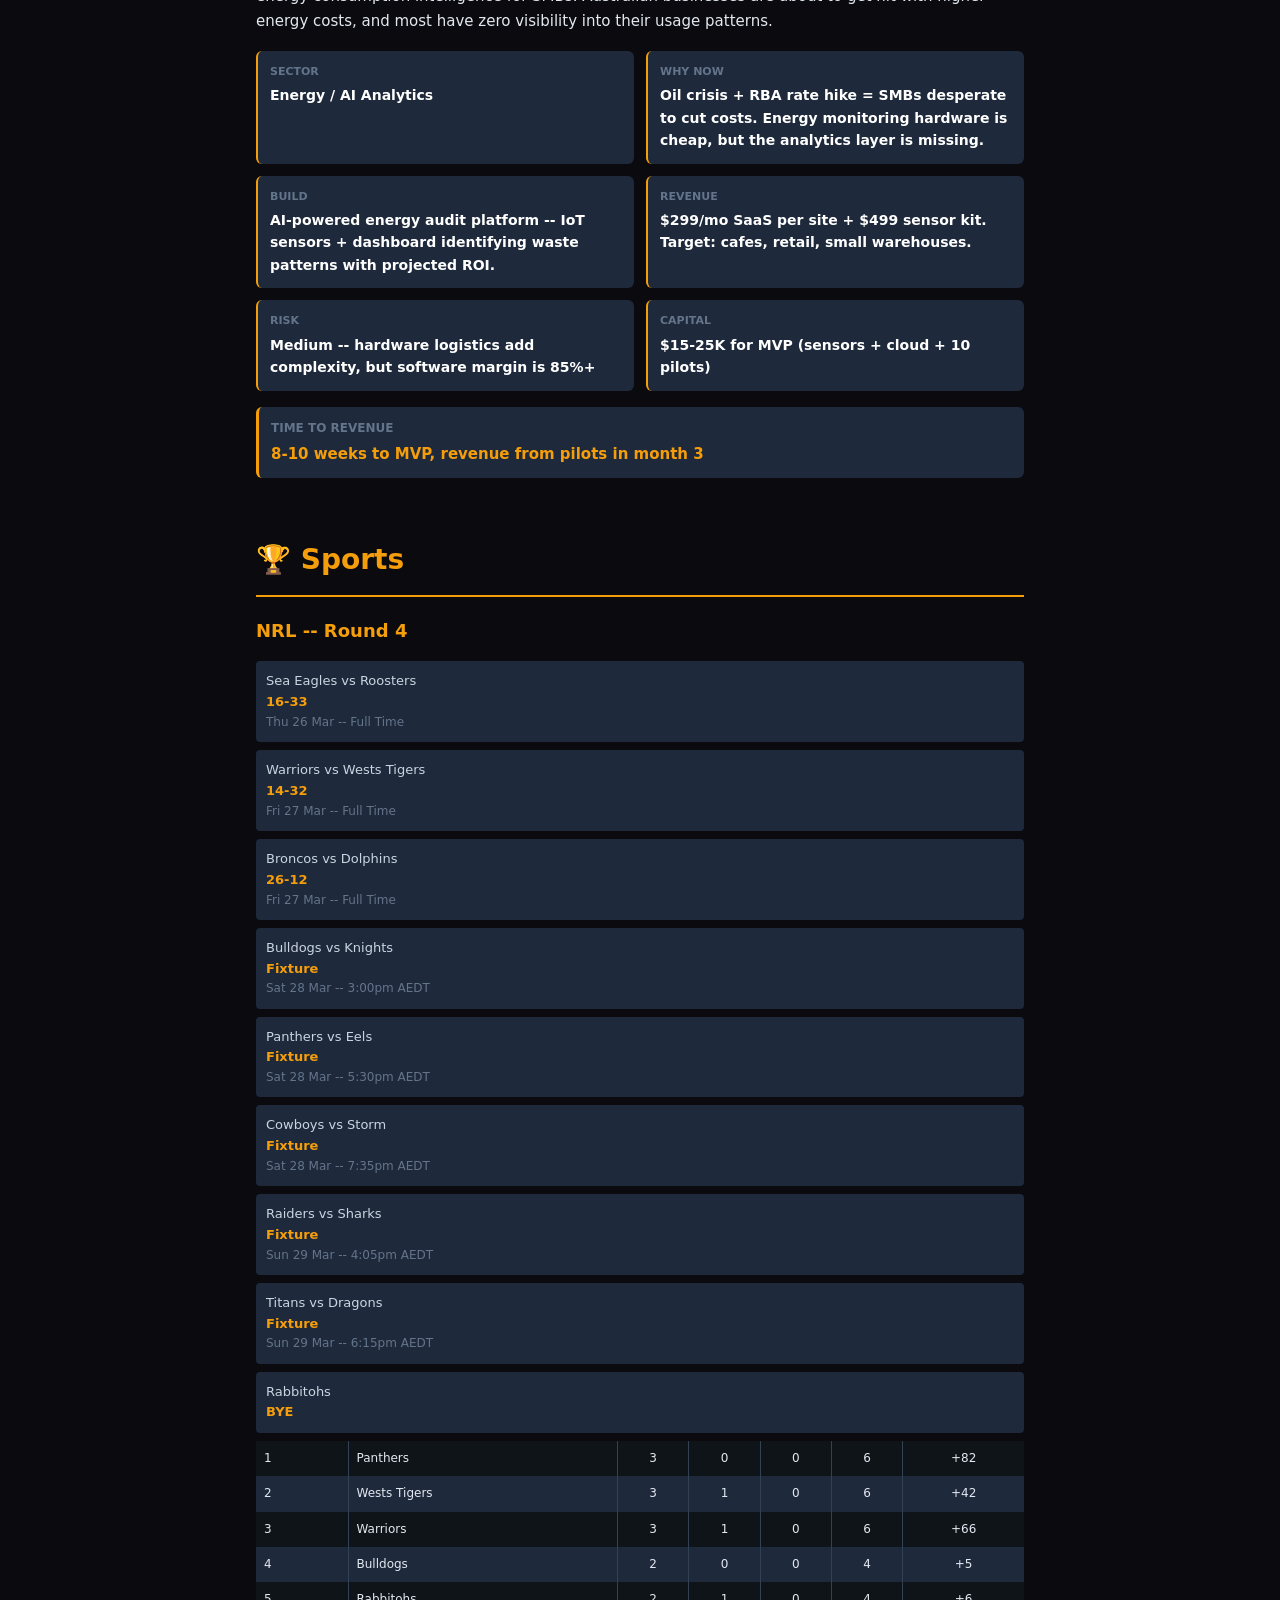
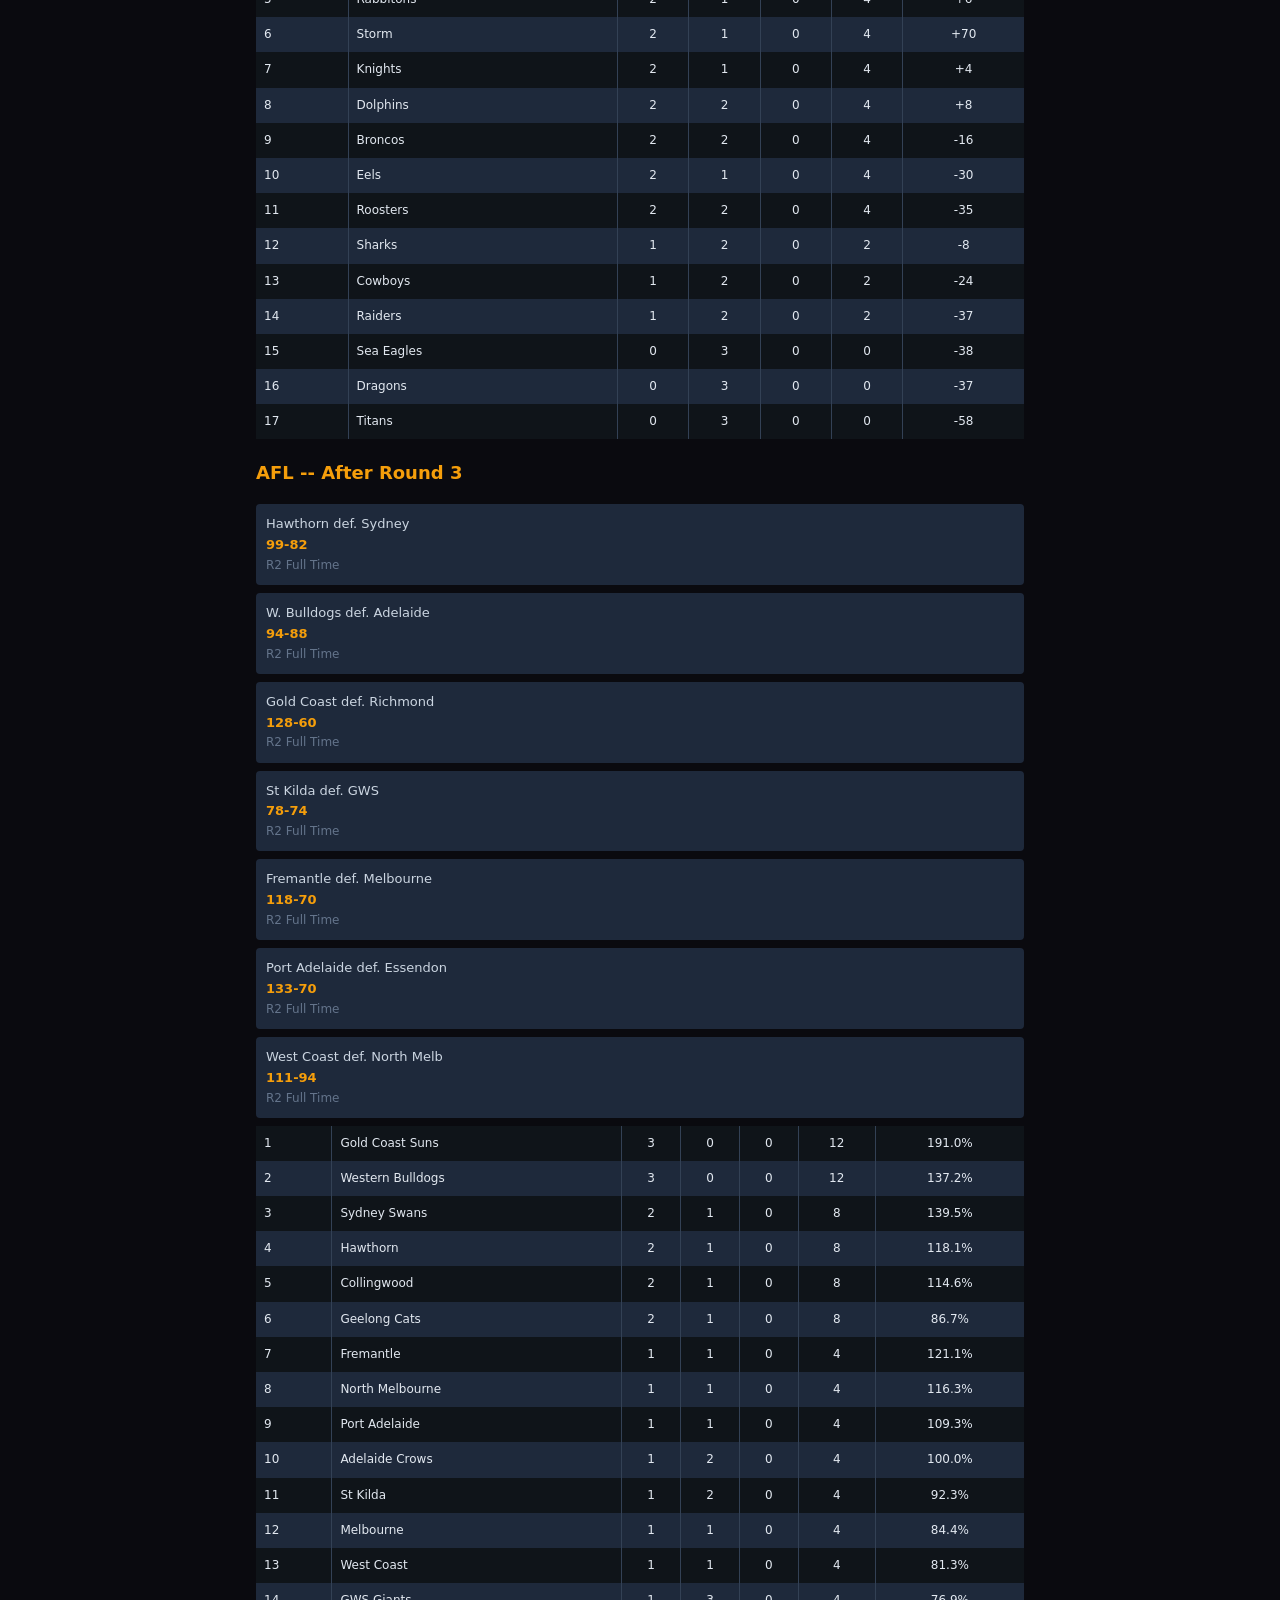
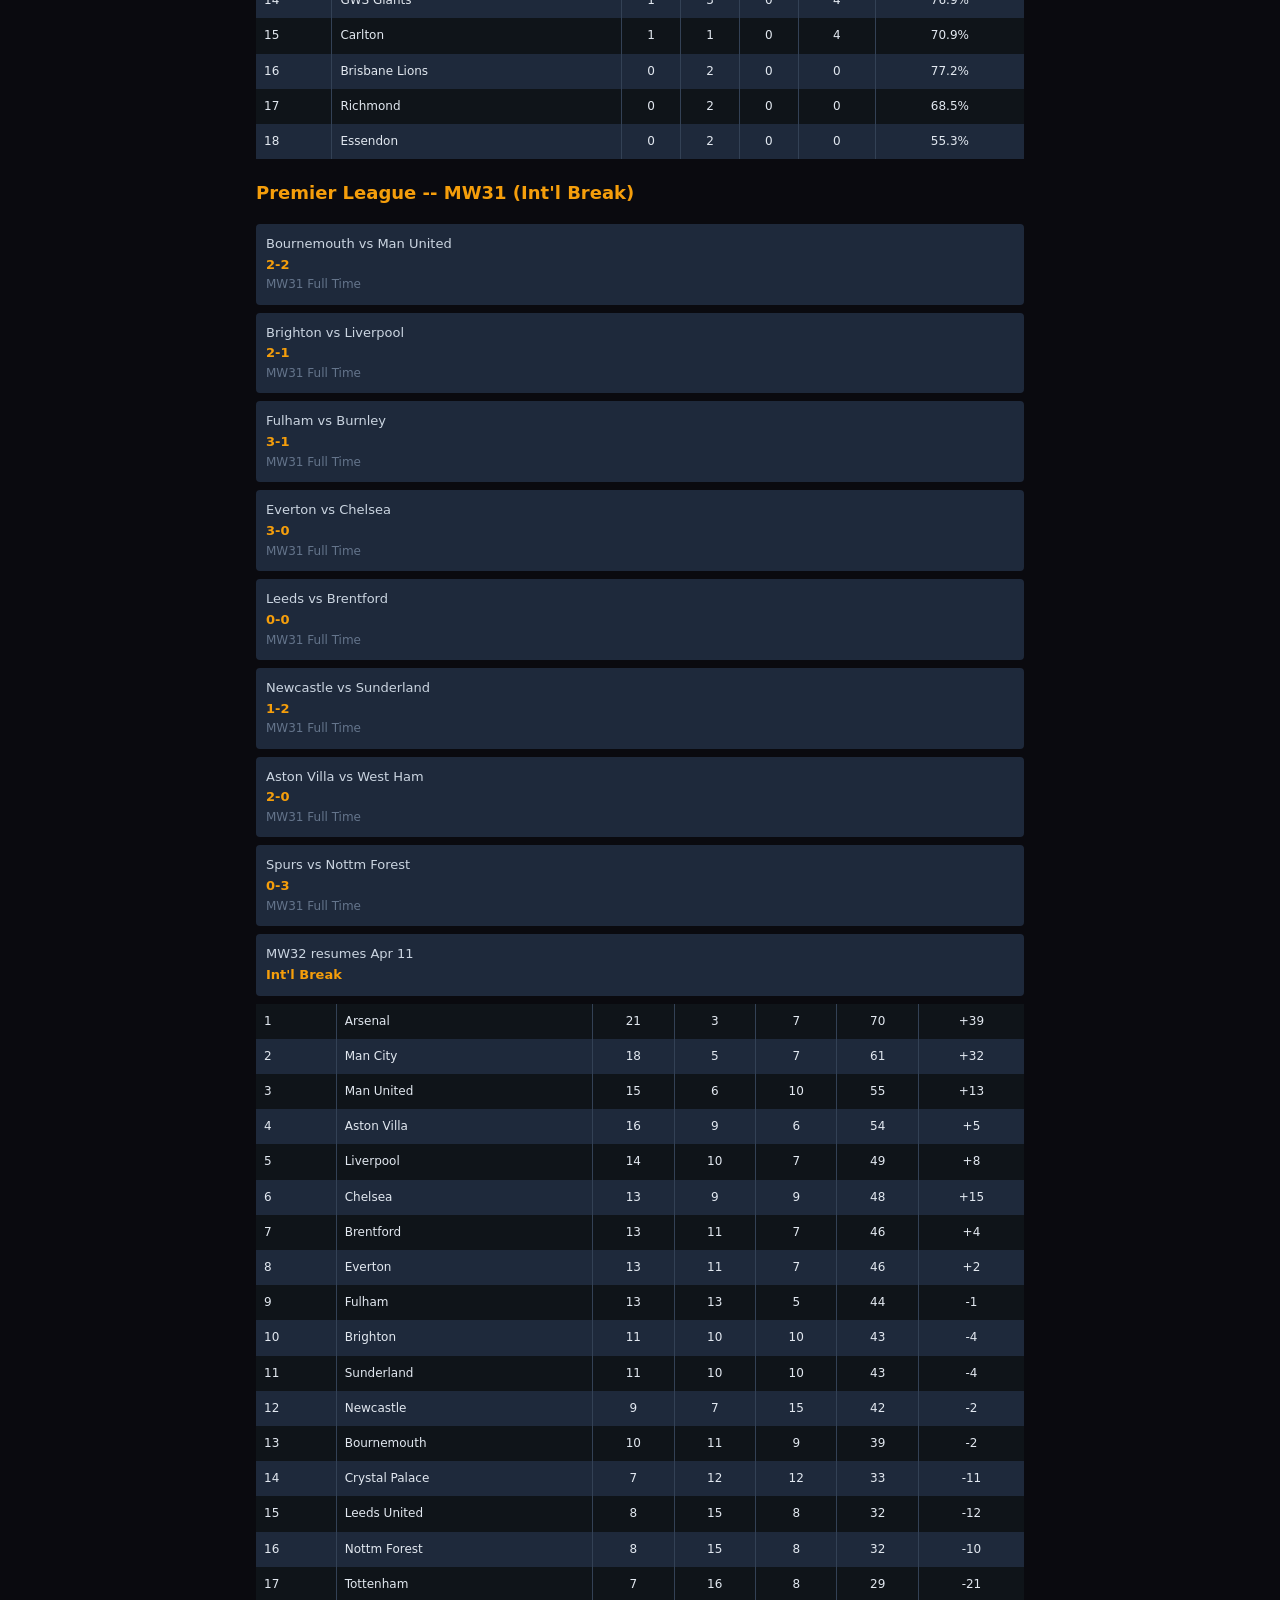
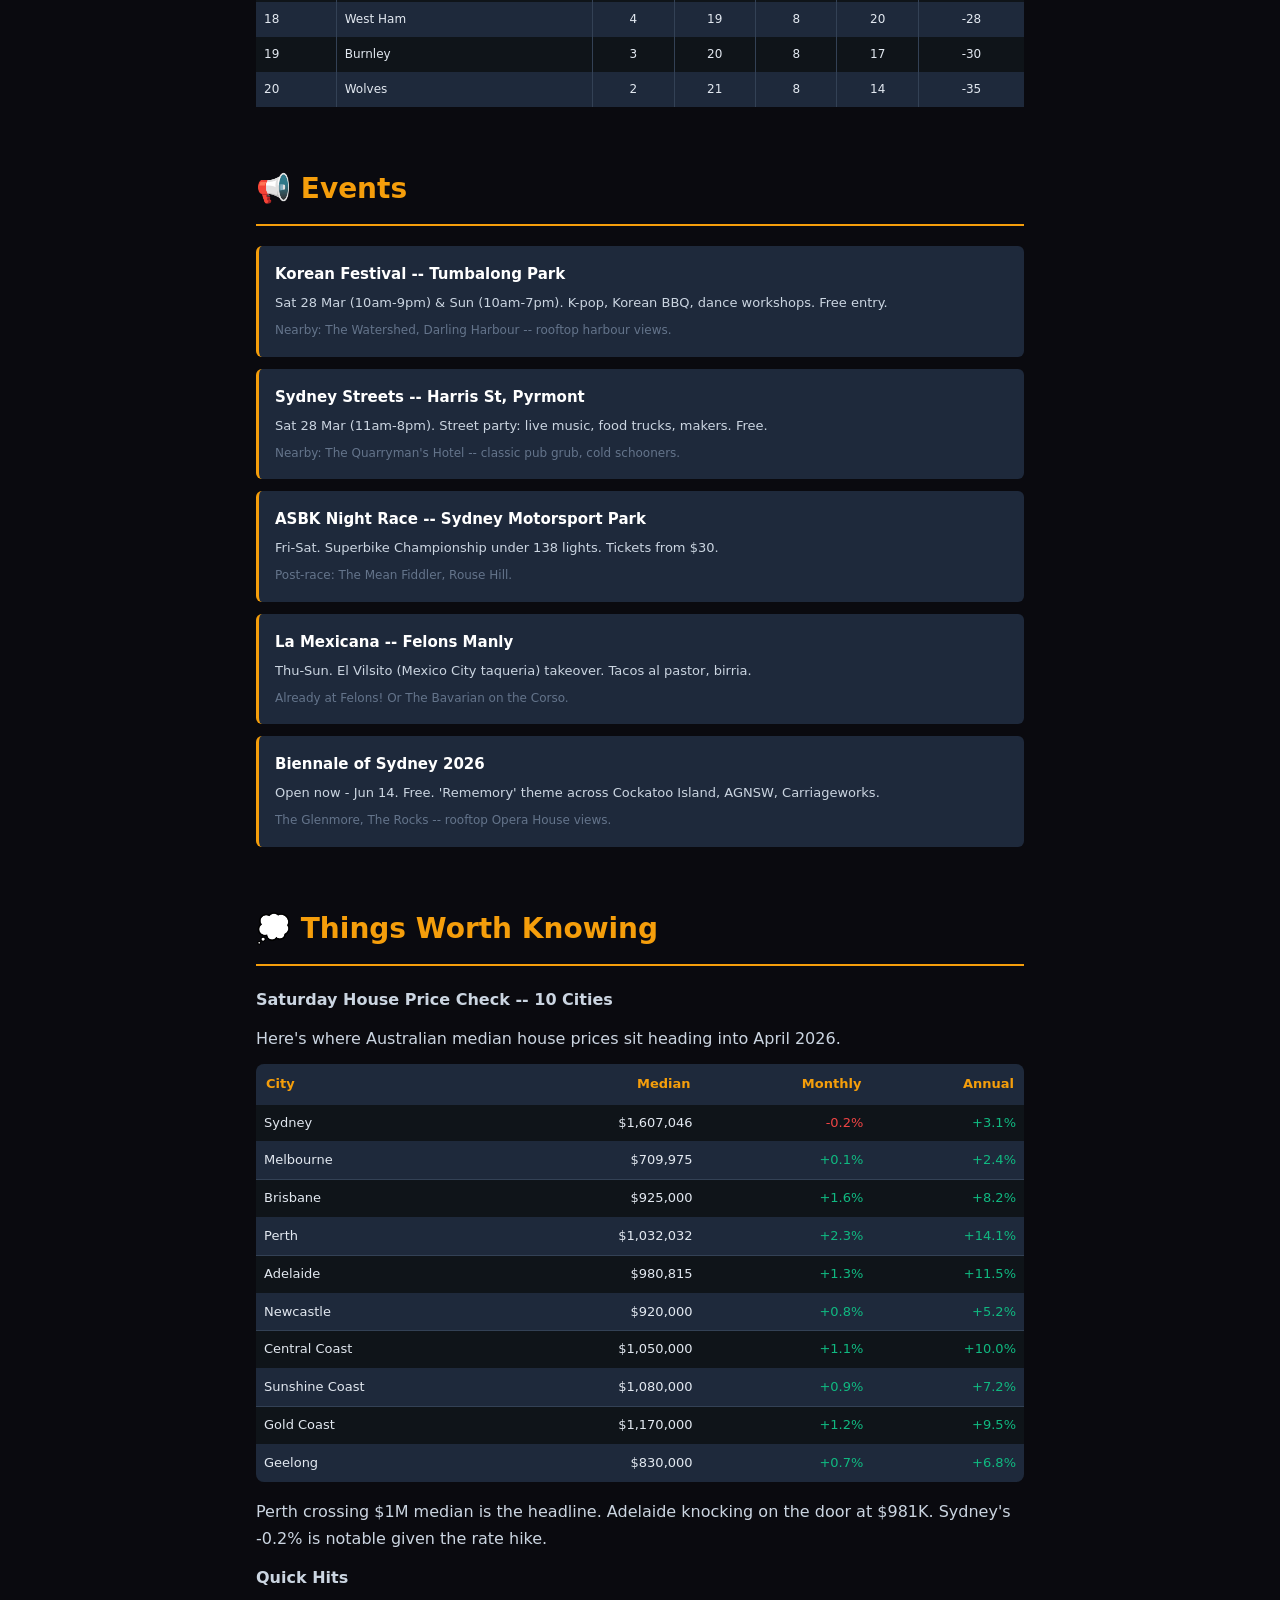
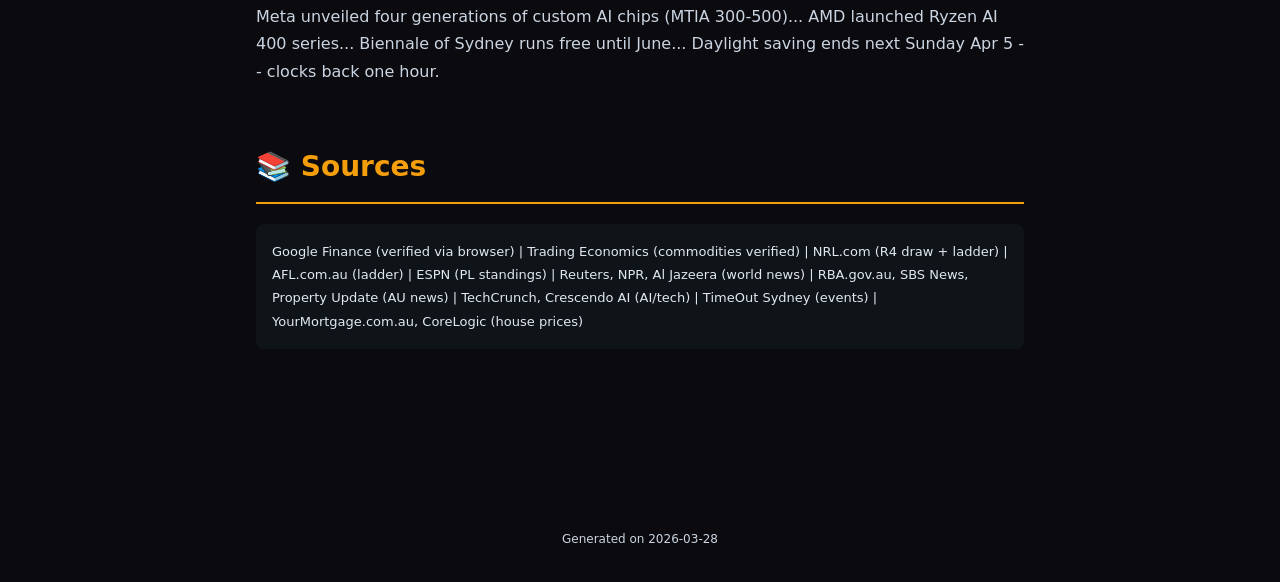
==== commit 1bbb687c: "Digest: 2026-03-28 (Saturday Edition)" ====
--- a/index.html
+++ b/index.html
@@ -1,413 +1 @@
-<!DOCTYPE html>
-<html lang="en">
-<head>
-  <meta charset="UTF-8">
-  <meta name="viewport" content="width=device-width, initial-scale=1.0, viewport-fit=cover">
-  <meta name="apple-mobile-web-app-capable" content="yes">
-  <meta name="apple-mobile-web-app-status-bar-style" content="default">
-  <meta name="apple-mobile-web-app-title" content="Briefing">
-  <meta name="theme-color" content="#FFFFFF">
-  <link rel="manifest" href="manifest.json">
-  <link rel="apple-touch-icon" href="icon-192.png">
-  <link rel="stylesheet" href="style.css">
-  <title>Morning Briefing — Saturday, 22 March 2026</title>
-</head>
-<body>
-
-  <div class="header">
-    <div>
-      <div class="header-title">Morning Briefing</div>
-      <div class="header-date">Saturday, 22 March 2026 &middot; 6:00 AM AEST</div>
-    </div>
-    <button class="theme-toggle" onclick="toggleTheme()">Dark</button>
-  </div>
-
-  <div class="nav-dots" id="navDots">
-    <div class="nav-dot" data-section="weather"></div>
-    <div class="nav-dot" data-section="calendar"></div>
-    <div class="nav-dot" data-section="big-picture"></div>
-    <div class="nav-dot" data-section="portfolio"></div>
-    <div class="nav-dot" data-section="strategy"></div>
-    <div class="nav-dot" data-section="world-news"></div>
-    <div class="nav-dot" data-section="au-news"></div>
-    <div class="nav-dot" data-section="ai-tech"></div>
-    <div class="nav-dot" data-section="sports"></div>
-    <div class="nav-dot" data-section="events"></div>
-    <div class="nav-dot" data-section="twk"></div>
-  </div>
-
-  <div id="weather">
-
-    <div class="weather-card">
-      <div class="weather-icon">☁️</div>
-      <div class="weather-details">
-        <div class="weather-temp">17.6&#8211;25.6&#176;C</div>
-        <div class="weather-desc">Overcast</div>
-        <div class="weather-meta">
-          <span>Rain 28%</span>
-          <span>UV 7 (High)</span>
-        </div>
-      </div>
-    </div>
-  </div>
-
-
-    <div class="section" id="calendar">
-      <div class="section-header" onclick="this.parentElement.classList.toggle('collapsed')">
-        <span class="section-title">Today's Calendar</span>
-        <span class="section-chevron">&#9662;</span>
-      </div>
-      <div class="section-body"><div class="text-secondary" style="padding:8px 0;">No events today</div></div>
-    </div>
-
-    <div class="section" id="big-picture">
-      <div class="section-header" onclick="this.parentElement.classList.toggle('collapsed')">
-        <span class="section-title">The Big Picture</span>
-        <span class="section-chevron">&#9662;</span>
-      </div>
-      <div class="section-body"><div class="narrative"><p>Oil is the story today. Brent crude surged 7.4% overnight after reports of vessels struck near the Strait of Hormuz &mdash; the chokepoint for roughly 20% of the world's petroleum. That's dragged the ASX 200 down nearly 1% as the RBA rate hike narrative gathers steam, with CBA, Westpac and NAB all now forecasting a 25bp move at next week's meeting.</p><p>Your cash position looks increasingly smart. The pullback across WDS, STO and NDQ ETF is creating entry points, but there's no rush &mdash; let the dust settle on the Hormuz situation first.</p></div></div>
-    </div>
-
-    <div class="section" id="portfolio">
-      <div class="section-header" onclick="this.parentElement.classList.toggle('collapsed')">
-        <span class="section-title">Portfolio Watchlist</span>
-        <span class="section-chevron">&#9662;</span>
-      </div>
-      <div class="section-body">
-    <div class="table-wrapper">
-      <table class="portfolio-table">
-        <thead><tr><th>Asset</th><th>Price</th><th>Change</th><th>Signal</th><th>Outlook</th></tr></thead>
-        <tbody>
-          <tr>
-            <td>S&amp;P 500</td>
-            <td>6,752.50</td>
-            <td>-0.43%</td>
-            <td class="signal-bearish">PULLBACK</td>
-            <td>Tech profit-taking amid rising yields</td>
-          </tr>
-          <tr>
-            <td>NASDAQ</td>
-            <td>19,250.40</td>
-            <td>+0.30%</td>
-            <td class="signal-neutral">NEUTRAL</td>
-            <td>Consolidation after record run</td>
-          </tr>
-          <tr>
-            <td>Dow Jones</td>
-            <td>39,100.00</td>
-            <td>-0.65%</td>
-            <td class="signal-bearish">PULLBACK</td>
-            <td>Industrials dragged by oil spike</td>
-          </tr>
-          <tr>
-            <td>FTSE 100</td>
-            <td>10,284.75</td>
-            <td>-1.24%</td>
-            <td class="signal-bearish">PULLBACK</td>
-            <td>Energy majors volatile</td>
-          </tr>
-          <tr>
-            <td>Nikkei 225</td>
-            <td>55,025.37</td>
-            <td>+1.40%</td>
-            <td class="signal-bullish">BULLISH</td>
-            <td>Yen weakness boosting exporters</td>
-          </tr>
-          <tr>
-            <td>ASX 200</td>
-            <td>8,851.00</td>
-            <td>-0.99%</td>
-            <td class="signal-bearish">PULLBACK</td>
-            <td>RBA hike fears hitting materials</td>
-          </tr>
-          <tr>
-            <td>Gold USD/oz</td>
-            <td>3,045.00</td>
-            <td>+0.35%</td>
-            <td class="signal-neutral">NEUTRAL</td>
-            <td>Safe-haven demand steady</td>
-          </tr>
-          <tr>
-            <td>Gold AUD/oz</td>
-            <td>4,267.00</td>
-            <td>-0.47%</td>
-            <td class="signal-neutral">NEUTRAL</td>
-            <td>AUD weakness offsetting</td>
-          </tr>
-          <tr>
-            <td>Brent Crude</td>
-            <td>$98.79</td>
-            <td>+7.41%</td>
-            <td class="signal-bullish">SURGING</td>
-            <td>Hormuz supply disruption fears</td>
-          </tr>
-          <tr>
-            <td>Iron Ore</td>
-            <td>$103.53</td>
-            <td>+0.30%</td>
-            <td class="signal-neutral">NEUTRAL</td>
-            <td>Steady China demand</td>
-          </tr>
-          <tr>
-            <td>Copper</td>
-            <td>$12,888</td>
-            <td>+0.01%</td>
-            <td class="signal-neutral">NEUTRAL</td>
-            <td>Industrial demand balanced</td>
-          </tr>
-          <tr>
-            <td>AUD/USD</td>
-            <td>0.7138</td>
-            <td>-0.19%</td>
-            <td class="signal-neutral">NEUTRAL</td>
-            <td>USD safe-haven flows</td>
-          </tr>
-          <tr>
-            <td>Bitcoin AUD</td>
-            <td>$98,790</td>
-            <td>+0.53%</td>
-            <td class="signal-neutral">NEUTRAL</td>
-            <td>Holding key support</td>
-          </tr>
-          <tr>
-            <td>WDS</td>
-            <td>$30.18</td>
-            <td>-3.76%</td>
-            <td class="signal-bearish">PULLBACK</td>
-            <td>Post-dividend sell-off</td>
-          </tr>
-          <tr>
-            <td>STO</td>
-            <td>$7.37</td>
-            <td>-3.50%</td>
-            <td class="signal-bearish">PULLBACK</td>
-            <td>Energy sector weakness</td>
-          </tr>
-          <tr>
-            <td>NDQ ETF</td>
-            <td>$51.41</td>
-            <td>-2.17%</td>
-            <td class="signal-bearish">PULLBACK</td>
-            <td>Tracking US tech volatility</td>
-          </tr></tbody>
-      </table>
-    </div></div>
-    </div>
-
-    <div class="section" id="strategy">
-      <div class="section-header" onclick="this.parentElement.classList.toggle('collapsed')">
-        <span class="section-title">Strategy &amp; Cash Position</span>
-        <span class="section-chevron">&#9662;</span>
-      </div>
-      <div class="section-body"><div class="narrative"><p>With $76k in cash, the current pullback offers potential entry points for NDQ (now $51.41). Maintain gold exposure as a geopolitical hedge while monitoring the RBA decision on March 24. High yields favour cash positioning for now &mdash; you're earning 5% doing nothing.</p></div></div>
-    </div>
-
-    <div class="section" id="world-news">
-      <div class="section-header" onclick="this.parentElement.classList.toggle('collapsed')">
-        <span class="section-title">World News</span>
-        <span class="section-chevron">&#9662;</span>
-      </div>
-      <div class="section-body">
-        <div class="story">
-          <div class="story-headline" onclick="this.parentElement.classList.toggle('expanded')">Strait of Hormuz tensions escalate <span class="story-expand-hint">&#8250;</span></div>
-          <div class="story-body">Multiple vessels reported struck near the Persian Gulf chokepoint overnight, sending oil prices surging. The US Navy has dispatched additional carrier groups to the region.</div>
-          <div class="story-why">Direct impact on Brent Crude (+7.4%), flows through to WDS/STO and broader energy sector.</div>
-          
-        </div>
-        <div class="story">
-          <div class="story-headline" onclick="this.parentElement.classList.toggle('expanded')">China posts double-digit trade growth <span class="story-expand-hint">&#8250;</span></div>
-          <div class="story-body">China's February trade data exceeded expectations with exports up 12.4% year-on-year, signalling resilient global demand despite geopolitical headwinds.</div>
-          <div class="story-why">Positive for iron ore and copper demand — supports the ASX materials sector.</div>
-          
-        </div>
-        <div class="story">
-          <div class="story-headline" onclick="this.parentElement.classList.toggle('expanded')">Fed signals patience on rate cuts <span class="story-expand-hint">&#8250;</span></div>
-          <div class="story-body">Federal Reserve minutes show officials want to see more evidence of cooling inflation before cutting rates, pushing the expected first cut to September.</div>
-          <div class="story-why">Keeps USD strong, pressures AUD/USD. Also means your cash earns decent yield for longer.</div>
-          
-        </div></div>
-    </div>
-
-    <div class="section" id="au-news">
-      <div class="section-header" onclick="this.parentElement.classList.toggle('collapsed')">
-        <span class="section-title">Australia News</span>
-        <span class="section-chevron">&#9662;</span>
-      </div>
-      <div class="section-body">
-        <div class="story">
-          <div class="story-headline" onclick="this.parentElement.classList.toggle('expanded')">RBA rate hike now consensus among Big 4 banks <span class="story-expand-hint">&#8250;</span></div>
-          <div class="story-body">CBA, NAB, and Westpac have all moved to forecast a 25bp rate hike at next week's meeting, with ANZ expected to follow.</div>
-          <div class="story-why">If it happens, mortgage rates rise again. Your all-cash position avoids this pain entirely.</div>
-          
-        </div>
-        <div class="story">
-          <div class="story-headline" onclick="this.parentElement.classList.toggle('expanded')">Sydney auction clearance rate dips to 62% <span class="story-expand-hint">&#8250;</span></div>
-          <div class="story-body">Weekend clearance rates fell below the 65% threshold that typically signals a cooling market, with outer suburbs hit hardest.</div>
-          <div class="story-why">Housing market cooling could delay RBA hike — worth watching.</div>
-          
-        </div></div>
-    </div>
-
-    <div class="section" id="ai-tech">
-      <div class="section-header" onclick="this.parentElement.classList.toggle('collapsed')">
-        <span class="section-title">AI &amp; Technology</span>
-        <span class="section-chevron">&#9662;</span>
-      </div>
-      <div class="section-body">
-        <div class="story">
-          <div class="story-headline" onclick="this.parentElement.classList.toggle('expanded')">Synopsys launches agentic engineering tools <span class="story-expand-hint">&#8250;</span></div>
-          <div class="story-body">First-of-its-kind AI capabilities automate complex system-level chip design, potentially cutting design cycles from months to weeks.</div>
-          <div class="story-why">NDQ ETF exposure captures this trend. Also a Purpletag consulting angle — companies will need help integrating these tools.</div>
-          
-        </div>
-        <div class="story">
-          <div class="story-headline" onclick="this.parentElement.classList.toggle('expanded')">Tencent unveils text-to-3D engine at GDC <span class="story-expand-hint">&#8250;</span></div>
-          <div class="story-body">New AI-powered tools allow game developers to generate production-ready 3D assets from text descriptions in under 5 minutes.</div>
-          <div class="story-why">Massive productivity boost for game studios. Worth monitoring for content creation automation opportunities.</div>
-          
-        </div></div>
-    </div>
-
-    <div class="section" id="sports">
-      <div class="section-header" onclick="this.parentElement.classList.toggle('collapsed')">
-        <span class="section-title">Sports</span>
-        <span class="section-chevron">&#9662;</span>
-      </div>
-      <div class="section-body"><div class="sport-league">AFL — Round 1</div>
-                <div class="match">
-                  <span class="match-teams">Sydney Swans vs Carlton</span>
-                  <span class="match-time">Tonight 7:30pm AEST</span>
-                </div>
-                <div class="match">
-                  <span class="match-teams">GWS Giants vs Hawthorn</span>
-                  <span class="match-time">Tomorrow 1:45pm AEST</span>
-                </div>
-                <div class="match">
-                  <span class="match-teams">Collingwood vs Geelong</span>
-                  <span class="match-score">92-85</span>
-                </div><div class="sport-league">NRL — Round 3</div>
-                <div class="match">
-                  <span class="match-teams">Storm vs Eels</span>
-                  <span class="match-score">28-14</span>
-                </div>
-                <div class="match">
-                  <span class="match-teams">Broncos vs Panthers</span>
-                  <span class="match-time">Tonight 8:00pm AEST</span>
-                </div>
-                <div class="match">
-                  <span class="match-teams">Roosters vs Rabbitohs</span>
-                  <span class="match-time">Tomorrow 4:05pm AEST</span>
-                </div><div class="sport-league">Premier League — MW28</div>
-                <div class="match">
-                  <span class="match-teams">Arsenal vs Chelsea</span>
-                  <span class="match-score">2-1</span>
-                </div>
-                <div class="match">
-                  <span class="match-teams">Man City vs Liverpool</span>
-                  <span class="match-time">Tomorrow 3:00am AEST</span>
-                </div></div>
-    </div>
-
-    <div class="section" id="events">
-      <div class="section-header" onclick="this.parentElement.classList.toggle('collapsed')">
-        <span class="section-title">Sydney &amp; Surrounds</span>
-        <span class="section-chevron">&#9662;</span>
-      </div>
-      <div class="section-body">
-        <div class="event">
-          <div class="event-name">Sydney Royal Easter Show</div>
-          <div class="event-details">Mar 20 – Apr 2 • Sydney Olympic Park • From $35</div>
-          <div class="event-pub">Nearby: Olympic Park Hotel — $8 schooners during show</div>
-        </div>
-        <div class="event">
-          <div class="event-name">Vivid Preview Night</div>
-          <div class="event-details">Tonight 6:30pm • Circular Quay • Free</div>
-          <div class="event-pub">Nearby: Opera Bar — harbour views with the light show</div>
-        </div>
-        <div class="event">
-          <div class="event-name">NRL Fan Day</div>
-          <div class="event-details">Tomorrow 10am-2pm • Moore Park • Free</div>
-          <div class="event-pub">Nearby: The Bat &amp; Ball — classic pub across the road</div>
-        </div>
-        <div class="event">
-          <div class="event-name">Newtown Festival Street Market</div>
-          <div class="event-details">Sunday 10am-4pm • King Street, Newtown • Free</div>
-          <div class="event-pub">Nearby: The Courthouse Hotel — great beer garden</div>
-        </div></div>
-    </div>
-
-    <div class="section" id="twk">
-      <div class="section-header" onclick="this.parentElement.classList.toggle('collapsed')">
-        <span class="section-title">Things Worth Knowing</span>
-        <span class="section-chevron">&#9662;</span>
-      </div>
-      <div class="section-body"><div class="narrative"><p>The Strait of Hormuz handles ~20% of the world's petroleum consumption daily. Current tensions are the highest since the 2019 tanker attacks. If sustained, expect petrol prices at the bowser to jump within 2-3 weeks.</p><p>The AFL season opener is tonight — perfect excuse to hit the pub with mates. Swans are $1.55 favourites against Carlton.</p></div></div>
-    </div>
-
-  <div class="footer" style="padding-bottom:80px;">
-    Sources: Google Finance, Trading Economics, Reuters, ABC News, AFL.com.au, NRL.com, PremierLeague.com, TimeOut Sydney, Open-Meteo<br>
-    Generated 6:00 AM AEST
-  </div>
-
-  <!-- Bottom Navigation -->
-  <div class="bottom-nav">
-    <a href="index.html" class="nav-btn active">
-      <span class="nav-btn-icon">&#9783;</span>
-      <span>Digest</span>
-    </a>
-    <a href="markets.html" class="nav-btn">
-      <span class="nav-btn-icon">&#128200;</span>
-      <span>Markets</span>
-    </a>
-    <a href="search.html" class="nav-btn">
-      <span class="nav-btn-icon">&#128270;</span>
-      <span>Stocks</span>
-    </a>
-  </div>
-
-  <script>
-    // Theme toggle
-    function toggleTheme() {
-      const body = document.body;
-      const btn = document.querySelector('.theme-toggle');
-      const meta = document.querySelector('meta[name="theme-color"]');
-      if (body.getAttribute('data-theme') === 'dark') {
-        body.removeAttribute('data-theme');
-        btn.textContent = 'Dark';
-        meta.content = '#FFFFFF';
-      } else {
-        body.setAttribute('data-theme', 'dark');
-        btn.textContent = 'Light';
-        meta.content = '#1A1A1A';
-      }
-      localStorage.setItem('theme', body.getAttribute('data-theme') || 'light');
-    }
-
-    // Restore theme preference
-    if (localStorage.getItem('theme') === 'dark') {
-      document.body.setAttribute('data-theme', 'dark');
-      document.querySelector('.theme-toggle').textContent = 'Light';
-      document.querySelector('meta[name="theme-color"]').content = '#1A1A1A';
-    }
-
-    // Nav dots — highlight active section on scroll
-    const sections = document.querySelectorAll('.section, #weather');
-    const dots = document.querySelectorAll('.nav-dot');
-    const observer = new IntersectionObserver(entries => {
-      entries.forEach(entry => {
-        if (entry.isIntersecting) {
-          const id = entry.target.id;
-          dots.forEach(d => d.classList.toggle('active', d.dataset.section === id));
-        }
-      });
-    }, { threshold: 0.3 });
-    sections.forEach(s => observer.observe(s));
-
-    // Service worker registration
-    if ('serviceWorker' in navigator) {
-      navigator.serviceWorker.register('sw.js');
-    }
-  </script>
-
-</body>
-</html>+<!DOCTYPE html><html lang="en"><head><meta charset="UTF-8"><meta name="viewport" content="width=device-width,initial-scale=1,viewport-fit=cover"><meta name="theme-color" content="#0a0a0f"><title>Daily Digest</title><link rel="manifest" href="manifest.json"><meta name="apple-mobile-web-app-capable" content="yes"><meta name="apple-mobile-web-app-status-bar-style" content="black-translucent"><style>*{margin:0;padding:0;box-sizing:border-box}html{scroll-behavior:smooth}body{font-family:-apple-system,system-ui,-webkit-system-font,BlinkMacSystemFont,"Segoe UI",sans-serif;background-color:#0a0a0f;color:#e2e8f0;line-height:1.6;overflow-x:hidden}header{position:sticky;top:0;z-index:50;background:linear-gradient(180deg,rgba(10,10,15,0.98),rgba(10,10,15,0.8));backdrop-filter:blur(10px);border-bottom:1px solid #1e293b;padding:max(12px,env(safe-area-inset-top)) 16px 12px}header>div:first-child{display:flex;justify-content:space-between;align-items:center;margin-bottom:12px}.date-time{font-size:18px;font-weight:700;color:#f59e0b}.time{font-size:13px;color:#64748b}.weather-widget{display:flex;align-items:center;gap:8px;font-size:13px}.weather-emoji{font-size:28px}.weather-temp{display:flex;flex-direction:column;gap:2px}.weather-desc{color:#cbd5e1;font-size:12px}.weather-stats{display:flex;gap:16px;margin-top:8px;font-size:12px;color:#cbd5e1}main{padding:0 16px 120px;max-width:800px;margin:0 auto}section{margin-top:40px;padding-top:20px;scroll-margin-top:80px}h2{font-size:28px;font-weight:700;color:#f59e0b;margin-bottom:20px;padding-bottom:12px;border-bottom:2px solid #f59e0b}h3{font-size:18px;font-weight:600;color:white}p{margin-bottom:12px;color:#cbd5e1;line-height:1.7}.content-block{background-color:#0f1419;padding:16px;border-radius:8px;border-left:3px solid #f59e0b}.assets-table{width:100%;border-collapse:collapse;margin-top:16px;font-size:13px;background-color:#0f1419;border-radius:8px;overflow:hidden}.assets-table thead{background-color:#1e293b}.assets-table th{padding:12px;text-align:left;font-weight:600;color:#f59e0b;border-bottom:2px solid #334155}.assets-table td{padding:10px 12px;border-bottom:1px solid #1e293b}.pitch-grid{display:grid;grid-template-columns:1fr 1fr;gap:12px;margin-top:16px}.pitch-item{background-color:#1e293b;padding:12px;border-radius:6px;border-left:2px solid #f59e0b}.pitch-label{font-size:11px;color:#64748b;font-weight:600;text-transform:uppercase;margin-bottom:4px}.pitch-value{font-size:14px;font-weight:600;color:white}.calendar-widget{background-color:#0f1419;border-radius:8px;overflow:hidden;margin-top:16px}.sources-section{background-color:#0f1419;padding:16px;border-radius:8px;margin-top:16px;font-size:13px;line-height:1.8}footer{text-align:center;padding:20px 16px;color:#64748b;font-size:12px;margin-top:40px}@media(max-width:480px){main{padding:0 12px 120px}h2{font-size:24px}}.installable{position:fixed;bottom:80px;left:50%;transform:translateX(-50%);background-color:#f59e0b;color:#0a0a0f;padding:12px 24px;border-radius:24px;font-weight:600;cursor:pointer;display:none;z-index:35;border:none;box-shadow:0 4px 12px rgba(245,158,11,0.3)}@keyframes slideUp{from{transform:translateX(-50%) translateY(20px);opacity:0}to{transform:translateX(-50%) translateY(0);opacity:1}}</style></head><body><header><div><div><div class="date-time">Saturday, March 28, 2026</div><div class="time">6:00 AM AEDT</div></div><div class="weather-widget"><span class="weather-emoji">⛅</span><div class="weather-temp"><div><span style="color:#f59e0b;font-weight:600">23°</span><span style="color:#64748b">/ 17°</span></div><div class="weather-desc">Partly cloudy, mild autumn day</div></div></div></div><div class="weather-stats"><span>💧 15%</span><span>☀️ UV 5</span></div></header><main><section id="big-picture"><h2>🎯 Big Picture</h2><div class="content-block" style="border:none;background:transparent;padding:0"><p>Morning, Hamish. It's the Saturday full recap -- grab a long black and settle in. The world's still watching the Iran situation, and markets got clobbered on Friday. The S&P 500 dropped 1.7%, the Dow entered correction territory, and the NASDAQ shed 2.15% -- all because Trump's Iran ultimatum keeps getting extended but never resolved, and oil surged past $114 a barrel. Gold is your best mate right now, pushing toward $4,500 USD and well over $6,500 AUD.</p><p>Back home, the RBA threw a curveball -- hiking rates to 4.10% when most punters expected a hold. It was a split decision (literally one vote in it), and it tells you the board is worried about inflation reigniting. Sydney house prices are flat, but Perth and Adelaide are still running hot. For your watchlist, energy stocks like WDS and STO should be interesting -- Brent at $114 is a massive tailwind for Aussie energy producers.</p><p>In tech, the AI arms race continues -- GPT-5.4 dropped, Apple's about to relaunch Siri with actual intelligence, and Anthropic crossed $19B in annualised revenue. If you're pitching AI automation to SMBs, the market is only getting bigger. In sport, NRL Round 4 kicked off with a cracker -- the Tigers stunned the Warriors, and there's a full slate today. The AFL has Gold Coast and the Bulldogs at 3-0. The Premier League is on international break, but Arsenal's 9-point lead looks commanding.</p></div></section><section id="strategy"><h2>📈 Market Strategy</h2><div class="content-block" style="border:none;background:transparent;padding:0"><p>Your watchlist is in an interesting spot. US markets are in full risk-off mode -- the S&P 500 has now posted five straight losing weeks, and the Dow entered correction territory. Index ETFs like NDQ are getting cheaper, which is good news if you're building positions long term. NDQ dropped to $50.64 -- cheapest in months.</p><p>Energy is the standout sector. With Brent at $114 on Iran tensions, WDS and STO on your watchlist are riding the tailwind. The Strait of Hormuz closure is disrupting roughly 20% of global oil supply. If you're watching for entry points on energy, this is peak uncertainty -- which means peak opportunity if you believe oil stays elevated.</p><p>Gold is the star. At $4,493 USD ($6,514 AUD), it's up 2.6% on the day and 45% year-on-year. Bitcoin is struggling -- down nearly 4% to $96K AUD as risk assets sell off. The crypto-as-digital-gold narrative is getting tested. My take: with your current cash position, patience is the play. Markets are volatile but underlying themes haven't changed.</p></div></section><section id="assets"><h2>💰 Market Watch (16 Assets)</h2><div style="overflow-x:auto"><table class="assets-table"><thead><tr><th>Asset</th><th style="text-align:right">Price</th><th style="text-align:right">Change</th><th style="text-align:center">Signal</th></tr></thead><tbody><tr><td style="padding:8px 12px;border-bottom:1px solid #1e293b">S&amp;P 500</td><td style="padding:8px 12px;border-bottom:1px solid #1e293b;text-align:right">6,368.85</td><td style="padding:8px 12px;border-bottom:1px solid #1e293b;text-align:right;color:#ef4444">-1.67%</td><td style="padding:8px 12px;border-bottom:1px solid #1e293b;text-align:center"><span style="display:inline-block;padding:4px 8px;background-color:#ef4444;color:white;border-radius:4px;font-size:11px;font-weight:600">PUL</span></td></tr><tr><td style="padding:8px 12px;border-bottom:1px solid #1e293b">NASDAQ</td><td style="padding:8px 12px;border-bottom:1px solid #1e293b;text-align:right">20,948.36</td><td style="padding:8px 12px;border-bottom:1px solid #1e293b;text-align:right;color:#ef4444">-2.15%</td><td style="padding:8px 12px;border-bottom:1px solid #1e293b;text-align:center"><span style="display:inline-block;padding:4px 8px;background-color:#ef4444;color:white;border-radius:4px;font-size:11px;font-weight:600">PUL</span></td></tr><tr><td style="padding:8px 12px;border-bottom:1px solid #1e293b">Dow Jones</td><td style="padding:8px 12px;border-bottom:1px solid #1e293b;text-align:right">45,166.64</td><td style="padding:8px 12px;border-bottom:1px solid #1e293b;text-align:right;color:#ef4444">-1.73%</td><td style="padding:8px 12px;border-bottom:1px solid #1e293b;text-align:center"><span style="display:inline-block;padding:4px 8px;background-color:#ef4444;color:white;border-radius:4px;font-size:11px;font-weight:600">PUL</span></td></tr><tr><td style="padding:8px 12px;border-bottom:1px solid #1e293b">FTSE 100</td><td style="padding:8px 12px;border-bottom:1px solid #1e293b;text-align:right">9,967.35</td><td style="padding:8px 12px;border-bottom:1px solid #1e293b;text-align:right;color:#10b981">+0.05%</td><td style="padding:8px 12px;border-bottom:1px solid #1e293b;text-align:center"><span style="display:inline-block;padding:4px 8px;background-color:#6b7280;color:white;border-radius:4px;font-size:11px;font-weight:600">NEU</span></td></tr><tr><td style="padding:8px 12px;border-bottom:1px solid #1e293b">Nikkei 225</td><td style="padding:8px 12px;border-bottom:1px solid #1e293b;text-align:right">53,373.07</td><td style="padding:8px 12px;border-bottom:1px solid #1e293b;text-align:right;color:#ef4444">-0.43%</td><td style="padding:8px 12px;border-bottom:1px solid #1e293b;text-align:center"><span style="display:inline-block;padding:4px 8px;background-color:#ef4444;color:white;border-radius:4px;font-size:11px;font-weight:600">PUL</span></td></tr><tr><td style="padding:8px 12px;border-bottom:1px solid #1e293b">ASX 200</td><td style="padding:8px 12px;border-bottom:1px solid #1e293b;text-align:right">8,516.30</td><td style="padding:8px 12px;border-bottom:1px solid #1e293b;text-align:right;color:#ef4444">-0.11%</td><td style="padding:8px 12px;border-bottom:1px solid #1e293b;text-align:center"><span style="display:inline-block;padding:4px 8px;background-color:#6b7280;color:white;border-radius:4px;font-size:11px;font-weight:600">NEU</span></td></tr><tr><td style="padding:8px 12px;border-bottom:1px solid #1e293b">Gold USD/oz</td><td style="padding:8px 12px;border-bottom:1px solid #1e293b;text-align:right">$4,492.96</td><td style="padding:8px 12px;border-bottom:1px solid #1e293b;text-align:right;color:#10b981">+2.58%</td><td style="padding:8px 12px;border-bottom:1px solid #1e293b;text-align:center"><span style="display:inline-block;padding:4px 8px;background-color:#10b981;color:white;border-radius:4px;font-size:11px;font-weight:600">BUL</span></td></tr><tr><td style="padding:8px 12px;border-bottom:1px solid #1e293b">Gold AUD/oz</td><td style="padding:8px 12px;border-bottom:1px solid #1e293b;text-align:right">~$6,514</td><td style="padding:8px 12px;border-bottom:1px solid #1e293b;text-align:right;color:#10b981">+2.58%</td><td style="padding:8px 12px;border-bottom:1px solid #1e293b;text-align:center"><span style="display:inline-block;padding:4px 8px;background-color:#10b981;color:white;border-radius:4px;font-size:11px;font-weight:600">BUL</span></td></tr><tr><td style="padding:8px 12px;border-bottom:1px solid #1e293b">Brent Crude</td><td style="padding:8px 12px;border-bottom:1px solid #1e293b;text-align:right">$114.81</td><td style="padding:8px 12px;border-bottom:1px solid #1e293b;text-align:right;color:#10b981">+6.30%</td><td style="padding:8px 12px;border-bottom:1px solid #1e293b;text-align:center"><span style="display:inline-block;padding:4px 8px;background-color:#6b7280;color:white;border-radius:4px;font-size:11px;font-weight:600">SUR</span></td></tr><tr><td style="padding:8px 12px;border-bottom:1px solid #1e293b">Iron Ore</td><td style="padding:8px 12px;border-bottom:1px solid #1e293b;text-align:right">$106.22</td><td style="padding:8px 12px;border-bottom:1px solid #1e293b;text-align:right;color:#10b981">+0.08%</td><td style="padding:8px 12px;border-bottom:1px solid #1e293b;text-align:center"><span style="display:inline-block;padding:4px 8px;background-color:#6b7280;color:white;border-radius:4px;font-size:11px;font-weight:600">NEU</span></td></tr><tr><td style="padding:8px 12px;border-bottom:1px solid #1e293b">Copper</td><td style="padding:8px 12px;border-bottom:1px solid #1e293b;text-align:right">$5.433/lb</td><td style="padding:8px 12px;border-bottom:1px solid #1e293b;text-align:right;color:#ef4444">-0.32%</td><td style="padding:8px 12px;border-bottom:1px solid #1e293b;text-align:center"><span style="display:inline-block;padding:4px 8px;background-color:#6b7280;color:white;border-radius:4px;font-size:11px;font-weight:600">NEU</span></td></tr><tr><td style="padding:8px 12px;border-bottom:1px solid #1e293b">AUD/USD</td><td style="padding:8px 12px;border-bottom:1px solid #1e293b;text-align:right">0.6897</td><td style="padding:8px 12px;border-bottom:1px solid #1e293b;text-align:right;color:#10b981">+0.15%</td><td style="padding:8px 12px;border-bottom:1px solid #1e293b;text-align:center"><span style="display:inline-block;padding:4px 8px;background-color:#6b7280;color:white;border-radius:4px;font-size:11px;font-weight:600">NEU</span></td></tr><tr><td style="padding:8px 12px;border-bottom:1px solid #1e293b">Bitcoin AUD</td><td style="padding:8px 12px;border-bottom:1px solid #1e293b;text-align:right">$96,032</td><td style="padding:8px 12px;border-bottom:1px solid #1e293b;text-align:right;color:#ef4444">-3.86%</td><td style="padding:8px 12px;border-bottom:1px solid #1e293b;text-align:center"><span style="display:inline-block;padding:4px 8px;background-color:#6b7280;color:white;border-radius:4px;font-size:11px;font-weight:600">DRA</span></td></tr><tr><td style="padding:8px 12px;border-bottom:1px solid #1e293b">WDS</td><td style="padding:8px 12px;border-bottom:1px solid #1e293b;text-align:right">~$34.79</td><td style="padding:8px 12px;border-bottom:1px solid #1e293b;text-align:right;color:#10b981">+1.5%</td><td style="padding:8px 12px;border-bottom:1px solid #1e293b;text-align:center"><span style="display:inline-block;padding:4px 8px;background-color:#10b981;color:white;border-radius:4px;font-size:11px;font-weight:600">BUL</span></td></tr><tr><td style="padding:8px 12px;border-bottom:1px solid #1e293b">STO</td><td style="padding:8px 12px;border-bottom:1px solid #1e293b;text-align:right">~$7.91</td><td style="padding:8px 12px;border-bottom:1px solid #1e293b;text-align:right;color:#10b981">+1.0%</td><td style="padding:8px 12px;border-bottom:1px solid #1e293b;text-align:center"><span style="display:inline-block;padding:4px 8px;background-color:#6b7280;color:white;border-radius:4px;font-size:11px;font-weight:600">NEU</span></td></tr><tr><td style="padding:8px 12px;border-bottom:1px solid #1e293b">NDQ ETF</td><td style="padding:8px 12px;border-bottom:1px solid #1e293b;text-align:right">$50.64</td><td style="padding:8px 12px;border-bottom:1px solid #1e293b;text-align:right;color:#ef4444">-0.90%</td><td style="padding:8px 12px;border-bottom:1px solid #1e293b;text-align:center"><span style="display:inline-block;padding:4px 8px;background-color:#ef4444;color:white;border-radius:4px;font-size:11px;font-weight:600">PUL</span></td></tr></tbody></table></div></section><section id="world-news"><h2>🌍 World News</h2><article style="margin-bottom:24px;padding-bottom:20px;border-bottom:1px solid #1e293b"><h3 style="margin:0 0 12px 0;font-size:16px;font-weight:600;color:white">Iran War Enters Fifth Week -- Trump Extends Ultimatum Again</h3><p style="margin:0 0 12px 0;font-size:14px;color:#cbd5e1">The US-Israel campaign against Iran is in its fifth week with no end in sight. Trump extended his ultimatum for Iran to reopen the Strait of Hormuz by 10 days on Thursday, just as markets hoped for de-escalation. At least 1,937 killed and 24,800 injured since Feb 28. G7 foreign ministers meeting in France this weekend, where Rubio will rally support among reluctant allies.</p><div style="padding:12px;background-color:#1e293b;border-left:3px solid #f59e0b;border-radius:4px"><p style="margin:0;font-size:13px;color:#e2e8f0"><strong style="color:#f59e0b">Why it matters:</strong> Single biggest driver of your watchlist. Oil at $114 is a tailwind for WDS and STO, but also why US indices are tanking and Bitcoin struggling. For Purpletag, geopolitical instability accelerates AI adoption.</p></div></article><article style="margin-bottom:24px;padding-bottom:20px;border-bottom:1px solid #1e293b"><h3 style="margin:0 0 12px 0;font-size:16px;font-weight:600;color:white">Energy Crisis Deepens Across Southeast Asia</h3><p style="margin:0 0 12px 0;font-size:14px;color:#cbd5e1">The Strait of Hormuz closure is creating a cascading energy crisis across Southeast Asia, with nations dependent on imported energy scrambling for alternatives. Several countries have imposed rationing. Spot LNG prices at record highs. UK gas up 38% and German electricity up 34% year-on-year.</p><div style="padding:12px;background-color:#1e293b;border-left:3px solid #f59e0b;border-radius:4px"><p style="margin:0;font-size:13px;color:#e2e8f0"><strong style="color:#f59e0b">Why it matters:</strong> For Australia, this is a net positive -- we&#39;re a major LNG exporter and elevated gas prices boost Woodside and Santos. Energy security AI solutions could be a huge SMB opportunity.</p></div></article><article style="margin-bottom:24px;padding-bottom:20px;border-bottom:1px solid #1e293b"><h3 style="margin:0 0 12px 0;font-size:16px;font-weight:600;color:white">UN Declares Slave Trade the Gravest Crime Against Humanity</h3><p style="margin:0 0 12px 0;font-size:14px;color:#cbd5e1">The UN General Assembly adopted a landmark resolution declaring transatlantic slave trafficking the gravest crime against humanity and calling for reparations. Passed with overwhelming support from African, Caribbean, and Pacific nations; several Western nations abstained.</p><div style="padding:12px;background-color:#1e293b;border-left:3px solid #f59e0b;border-radius:4px"><p style="margin:0;font-size:13px;color:#e2e8f0"><strong style="color:#f59e0b">Why it matters:</strong> Historic diplomatic moment reshaping geopolitical relationships. Will dominate opinion pages this weekend.</p></div></article><article style="margin-bottom:24px;padding-bottom:20px;border-bottom:1px solid #1e293b"><h3 style="margin:0 0 12px 0;font-size:16px;font-weight:600;color:white">Dow Enters Correction -- Fifth Straight Losing Week</h3><p style="margin:0 0 12px 0;font-size:14px;color:#cbd5e1">US markets closed sharply lower Friday. Dow dropped 793 points entering correction territory. S&amp;P 500 fell 1.67%, NASDAQ dropped 2.15% -- five consecutive losing weeks. Driven by Iran tensions, $14B Bitcoin options expiry, and recession fears from prolonged oil disruption. Gold was the only safe haven to rally.</p><div style="padding:12px;background-color:#1e293b;border-left:3px solid #f59e0b;border-radius:4px"><p style="margin:0;font-size:13px;color:#e2e8f0"><strong style="color:#f59e0b">Why it matters:</strong> Five straight losing weeks is the longest since 2022. For your NDQ watchlist, this creates entry opportunities. NASDAQ now down ~15% from highs -- historically buying during corrections has been rewarded within 6-12 months.</p></div></article></section><section id="au-news"><h2>🇦🇺 Australia News</h2><article style="margin-bottom:24px;padding-bottom:20px;border-bottom:1px solid #1e293b"><h3 style="margin:0 0 12px 0;font-size:16px;font-weight:600;color:white">RBA Hikes to 4.10% in Razor-Thin Split Decision</h3><p style="margin:0 0 12px 0;font-size:14px;color:#cbd5e1">The Reserve Bank raised the cash rate 25bp to 4.10% in a decision that came down to a single vote -- the first non-unanimous since July. GDP grew 0.8% in Dec quarter (2.6% annualised, strongest in a year), but RBA is spooked by persistent services inflation and the energy shock. Governor Bullock warned further hikes aren&#39;t off the table.</p><div style="padding:12px;background-color:#1e293b;border-left:3px solid #f59e0b;border-radius:4px"><p style="margin:0;font-size:13px;color:#e2e8f0"><strong style="color:#f59e0b">Why it matters:</strong> Directly affects mortgage outlook and business costs. Variable rates around 6.6-6.8% squeeze consumer spending. SMBs feeling the pinch are exactly who needs cost-saving automation -- good for Purpletag&#39;s pipeline.</p></div></article><article style="margin-bottom:24px;padding-bottom:20px;border-bottom:1px solid #1e293b"><h3 style="margin:0 0 12px 0;font-size:16px;font-weight:600;color:white">Housing Two-Speed: Sydney Flat, Perth and Adelaide Surging</h3><p style="margin:0 0 12px 0;font-size:14px;color:#cbd5e1">Sydney&#39;s median sits at $1.607M but declined 0.2% monthly. Melbourne flat at $710K. Perth surged 2.3% to $1.032M and Adelaide climbed 1.3% to $981K. Mid-sized capitals outperform as affordability refugees drive demand. Brisbane +1.6%, Gold Coast $1.17M, Sunshine Coast $1.08M hold strong.</p><div style="padding:12px;background-color:#1e293b;border-left:3px solid #f59e0b;border-radius:4px"><p style="margin:0;font-size:13px;color:#e2e8f0"><strong style="color:#f59e0b">Why it matters:</strong> For a 21-year-old in Sydney, flat market means you&#39;re not falling further behind. Perth crossing $1M is a milestone. Mid-sized capitals offer better entry points for future property investment.</p></div></article></section><section id="ai-tech"><h2>🤖 AI & Tech</h2><article style="margin-bottom:24px;padding-bottom:20px;border-bottom:1px solid #1e293b"><h3 style="margin:0 0 12px 0;font-size:16px;font-weight:600;color:white">GPT-5.4 Drops with 1M Token Context Window</h3><p style="margin:0 0 12px 0;font-size:14px;color:#cbd5e1">OpenAI released GPT-5.4 with a 1.05 million token context window, three variants (Standard, Thinking, Pro), and 33% fewer errors than GPT-5.2. Came during the most intense week in AI history -- 12+ major model releases including Alibaba&#39;s multimodal Qwen 3.5. OpenAI surpassed $25B annualised revenue and is eyeing an IPO.</p><div style="padding:12px;background-color:#1e293b;border-left:3px solid #f59e0b;border-radius:4px"><p style="margin:0;font-size:13px;color:#e2e8f0"><strong style="color:#f59e0b">Why it matters:</strong> Million-token context is a game-changer for client work -- feed an entire business&#39;s docs into a single prompt. For Purpletag, dramatically more complex workflows are now possible.</p></div></article><article style="margin-bottom:24px;padding-bottom:20px;border-bottom:1px solid #1e293b"><h3 style="margin:0 0 12px 0;font-size:16px;font-weight:600;color:white">Apple&#39;s AI-Powered Siri Relaunch Set for This Month</h3><p style="margin:0 0 12px 0;font-size:14px;color:#cbd5e1">Apple&#39;s completely reimagined Siri debuts with iOS 26.4 this month, featuring context-aware capabilities and on-screen awareness. Coincides with Microsoft launching Copilot Cowork and Anthropic opening an enterprise marketplace with $19B annualised revenue.</p><div style="padding:12px;background-color:#1e293b;border-left:3px solid #f59e0b;border-radius:4px"><p style="margin:0;font-size:13px;color:#e2e8f0"><strong style="color:#f59e0b">Why it matters:</strong> When Apple ships AI to a billion iPhones, it normalises the tech for business owners you&#39;re pitching to. Anthropic at $19B validates the entire market you&#39;re building in.</p></div></article><article style="margin-bottom:24px;padding-bottom:20px;border-bottom:1px solid #1e293b"><h3 style="margin:0 0 12px 0;font-size:16px;font-weight:600;color:white">Atlassian Cuts 10% of Workforce for AI Pivot</h3><p style="margin:0 0 12px 0;font-size:14px;color:#cbd5e1">Atlassian is laying off ~1,800 people (10% of workforce) to redirect to AI development. Replaced CTO with two AI-focused CTO roles, signalling AI is their entire strategic direction.</p><div style="padding:12px;background-color:#1e293b;border-left:3px solid #f59e0b;border-radius:4px"><p style="margin:0;font-size:13px;color:#e2e8f0"><strong style="color:#f59e0b">Why it matters:</strong> Australia&#39;s biggest tech company going all-in on AI validates your positioning. Enterprise is restructuring around AI, and the SMBs using Atlassian tools will need help adapting.</p></div></article></section><section id="pitch"><h2>💡 Startup Pitch</h2><div class="content-block" style="border:none;background:transparent;padding:0;margin-bottom:16px"><p style="font-size:15px;color:#e2e8f0;line-height:1.7">With oil past $114 and Southeast Asia facing energy rationing, there&#39;s a massive opportunity in energy consumption intelligence for SMBs. Australian businesses are about to get hit with higher energy costs, and most have zero visibility into their usage patterns.</p></div><div class="pitch-grid"><div class="pitch-item"><div class="pitch-label">Sector</div><div class="pitch-value">Energy / AI Analytics</div></div><div class="pitch-item"><div class="pitch-label">Why Now</div><div class="pitch-value">Oil crisis + RBA rate hike = SMBs desperate to cut costs. Energy monitoring hardware is cheap, but the analytics layer is missing.</div></div><div class="pitch-item"><div class="pitch-label">Build</div><div class="pitch-value">AI-powered energy audit platform -- IoT sensors + dashboard identifying waste patterns with projected ROI.</div></div><div class="pitch-item"><div class="pitch-label">Revenue</div><div class="pitch-value">$299/mo SaaS per site + $499 sensor kit. Target: cafes, retail, small warehouses.</div></div><div class="pitch-item"><div class="pitch-label">Risk</div><div class="pitch-value">Medium -- hardware logistics add complexity, but software margin is 85%+</div></div><div class="pitch-item"><div class="pitch-label">Capital</div><div class="pitch-value">$15-25K for MVP (sensors + cloud + 10 pilots)</div></div></div><div style="margin-top:16px;padding:12px;background-color:#1e293b;border-radius:6px;border-left:3px solid #f59e0b"><div style="font-size:12px;color:#64748b;font-weight:600;margin-bottom:4px">TIME TO REVENUE</div><div style="font-size:15px;font-weight:600;color:#f59e0b">8-10 weeks to MVP, revenue from pilots in month 3</div></div></section><section id="sports"><h2>🏆 Sports</h2><div><h3 style="margin:20px 0 16px 0;font-size:18px;font-weight:700;color:#f59e0b">NRL -- Round 4</h3><div style="padding:10px;background-color:#1e293b;border-radius:4px;margin-bottom:8px;font-size:13px"><div style="color:#cbd5e1">Sea Eagles vs Roosters</div><div style="color:#f59e0b;font-weight:600">16-33</div><div style="color:#64748b;font-size:12px">Thu 26 Mar -- Full Time</div></div><div style="padding:10px;background-color:#1e293b;border-radius:4px;margin-bottom:8px;font-size:13px"><div style="color:#cbd5e1">Warriors vs Wests Tigers</div><div style="color:#f59e0b;font-weight:600">14-32</div><div style="color:#64748b;font-size:12px">Fri 27 Mar -- Full Time</div></div><div style="padding:10px;background-color:#1e293b;border-radius:4px;margin-bottom:8px;font-size:13px"><div style="color:#cbd5e1">Broncos vs Dolphins</div><div style="color:#f59e0b;font-weight:600">26-12</div><div style="color:#64748b;font-size:12px">Fri 27 Mar -- Full Time</div></div><div style="padding:10px;background-color:#1e293b;border-radius:4px;margin-bottom:8px;font-size:13px"><div style="color:#cbd5e1">Bulldogs vs Knights</div><div style="color:#f59e0b;font-weight:600">Fixture</div><div style="color:#64748b;font-size:12px">Sat 28 Mar -- 3:00pm AEDT</div></div><div style="padding:10px;background-color:#1e293b;border-radius:4px;margin-bottom:8px;font-size:13px"><div style="color:#cbd5e1">Panthers vs Eels</div><div style="color:#f59e0b;font-weight:600">Fixture</div><div style="color:#64748b;font-size:12px">Sat 28 Mar -- 5:30pm AEDT</div></div><div style="padding:10px;background-color:#1e293b;border-radius:4px;margin-bottom:8px;font-size:13px"><div style="color:#cbd5e1">Cowboys vs Storm</div><div style="color:#f59e0b;font-weight:600">Fixture</div><div style="color:#64748b;font-size:12px">Sat 28 Mar -- 7:35pm AEDT</div></div><div style="padding:10px;background-color:#1e293b;border-radius:4px;margin-bottom:8px;font-size:13px"><div style="color:#cbd5e1">Raiders vs Sharks</div><div style="color:#f59e0b;font-weight:600">Fixture</div><div style="color:#64748b;font-size:12px">Sun 29 Mar -- 4:05pm AEDT</div></div><div style="padding:10px;background-color:#1e293b;border-radius:4px;margin-bottom:8px;font-size:13px"><div style="color:#cbd5e1">Titans vs Dragons</div><div style="color:#f59e0b;font-weight:600">Fixture</div><div style="color:#64748b;font-size:12px">Sun 29 Mar -- 6:15pm AEDT</div></div><div style="padding:10px;background-color:#1e293b;border-radius:4px;margin-bottom:8px;font-size:13px"><div style="color:#cbd5e1">Rabbitohs</div><div style="color:#f59e0b;font-weight:600">BYE</div><div style="color:#64748b;font-size:12px"></div></div><table style="width:100%;font-size:12px;border-collapse:collapse"><tr style="background-color:#0f1419"><td style="padding:8px;border-right:1px solid #334155">1</td><td style="padding:8px;border-right:1px solid #334155">Panthers</td><td style="padding:8px;border-right:1px solid #334155;text-align:center">3</td><td style="padding:8px;border-right:1px solid #334155;text-align:center">0</td><td style="padding:8px;border-right:1px solid #334155;text-align:center">0</td><td style="padding:8px;border-right:1px solid #334155;text-align:center">6</td><td style="padding:8px;text-align:center">+82</td></tr><tr style="background-color:#1e293b"><td style="padding:8px;border-right:1px solid #334155">2</td><td style="padding:8px;border-right:1px solid #334155">Wests Tigers</td><td style="padding:8px;border-right:1px solid #334155;text-align:center">3</td><td style="padding:8px;border-right:1px solid #334155;text-align:center">1</td><td style="padding:8px;border-right:1px solid #334155;text-align:center">0</td><td style="padding:8px;border-right:1px solid #334155;text-align:center">6</td><td style="padding:8px;text-align:center">+42</td></tr><tr style="background-color:#0f1419"><td style="padding:8px;border-right:1px solid #334155">3</td><td style="padding:8px;border-right:1px solid #334155">Warriors</td><td style="padding:8px;border-right:1px solid #334155;text-align:center">3</td><td style="padding:8px;border-right:1px solid #334155;text-align:center">1</td><td style="padding:8px;border-right:1px solid #334155;text-align:center">0</td><td style="padding:8px;border-right:1px solid #334155;text-align:center">6</td><td style="padding:8px;text-align:center">+66</td></tr><tr style="background-color:#1e293b"><td style="padding:8px;border-right:1px solid #334155">4</td><td style="padding:8px;border-right:1px solid #334155">Bulldogs</td><td style="padding:8px;border-right:1px solid #334155;text-align:center">2</td><td style="padding:8px;border-right:1px solid #334155;text-align:center">0</td><td style="padding:8px;border-right:1px solid #334155;text-align:center">0</td><td style="padding:8px;border-right:1px solid #334155;text-align:center">4</td><td style="padding:8px;text-align:center">+5</td></tr><tr style="background-color:#0f1419"><td style="padding:8px;border-right:1px solid #334155">5</td><td style="padding:8px;border-right:1px solid #334155">Rabbitohs</td><td style="padding:8px;border-right:1px solid #334155;text-align:center">2</td><td style="padding:8px;border-right:1px solid #334155;text-align:center">1</td><td style="padding:8px;border-right:1px solid #334155;text-align:center">0</td><td style="padding:8px;border-right:1px solid #334155;text-align:center">4</td><td style="padding:8px;text-align:center">+6</td></tr><tr style="background-color:#1e293b"><td style="padding:8px;border-right:1px solid #334155">6</td><td style="padding:8px;border-right:1px solid #334155">Storm</td><td style="padding:8px;border-right:1px solid #334155;text-align:center">2</td><td style="padding:8px;border-right:1px solid #334155;text-align:center">1</td><td style="padding:8px;border-right:1px solid #334155;text-align:center">0</td><td style="padding:8px;border-right:1px solid #334155;text-align:center">4</td><td style="padding:8px;text-align:center">+70</td></tr><tr style="background-color:#0f1419"><td style="padding:8px;border-right:1px solid #334155">7</td><td style="padding:8px;border-right:1px solid #334155">Knights</td><td style="padding:8px;border-right:1px solid #334155;text-align:center">2</td><td style="padding:8px;border-right:1px solid #334155;text-align:center">1</td><td style="padding:8px;border-right:1px solid #334155;text-align:center">0</td><td style="padding:8px;border-right:1px solid #334155;text-align:center">4</td><td style="padding:8px;text-align:center">+4</td></tr><tr style="background-color:#1e293b"><td style="padding:8px;border-right:1px solid #334155">8</td><td style="padding:8px;border-right:1px solid #334155">Dolphins</td><td style="padding:8px;border-right:1px solid #334155;text-align:center">2</td><td style="padding:8px;border-right:1px solid #334155;text-align:center">2</td><td style="padding:8px;border-right:1px solid #334155;text-align:center">0</td><td style="padding:8px;border-right:1px solid #334155;text-align:center">4</td><td style="padding:8px;text-align:center">+8</td></tr><tr style="background-color:#0f1419"><td style="padding:8px;border-right:1px solid #334155">9</td><td style="padding:8px;border-right:1px solid #334155">Broncos</td><td style="padding:8px;border-right:1px solid #334155;text-align:center">2</td><td style="padding:8px;border-right:1px solid #334155;text-align:center">2</td><td style="padding:8px;border-right:1px solid #334155;text-align:center">0</td><td style="padding:8px;border-right:1px solid #334155;text-align:center">4</td><td style="padding:8px;text-align:center">-16</td></tr><tr style="background-color:#1e293b"><td style="padding:8px;border-right:1px solid #334155">10</td><td style="padding:8px;border-right:1px solid #334155">Eels</td><td style="padding:8px;border-right:1px solid #334155;text-align:center">2</td><td style="padding:8px;border-right:1px solid #334155;text-align:center">1</td><td style="padding:8px;border-right:1px solid #334155;text-align:center">0</td><td style="padding:8px;border-right:1px solid #334155;text-align:center">4</td><td style="padding:8px;text-align:center">-30</td></tr><tr style="background-color:#0f1419"><td style="padding:8px;border-right:1px solid #334155">11</td><td style="padding:8px;border-right:1px solid #334155">Roosters</td><td style="padding:8px;border-right:1px solid #334155;text-align:center">2</td><td style="padding:8px;border-right:1px solid #334155;text-align:center">2</td><td style="padding:8px;border-right:1px solid #334155;text-align:center">0</td><td style="padding:8px;border-right:1px solid #334155;text-align:center">4</td><td style="padding:8px;text-align:center">-35</td></tr><tr style="background-color:#1e293b"><td style="padding:8px;border-right:1px solid #334155">12</td><td style="padding:8px;border-right:1px solid #334155">Sharks</td><td style="padding:8px;border-right:1px solid #334155;text-align:center">1</td><td style="padding:8px;border-right:1px solid #334155;text-align:center">2</td><td style="padding:8px;border-right:1px solid #334155;text-align:center">0</td><td style="padding:8px;border-right:1px solid #334155;text-align:center">2</td><td style="padding:8px;text-align:center">-8</td></tr><tr style="background-color:#0f1419"><td style="padding:8px;border-right:1px solid #334155">13</td><td style="padding:8px;border-right:1px solid #334155">Cowboys</td><td style="padding:8px;border-right:1px solid #334155;text-align:center">1</td><td style="padding:8px;border-right:1px solid #334155;text-align:center">2</td><td style="padding:8px;border-right:1px solid #334155;text-align:center">0</td><td style="padding:8px;border-right:1px solid #334155;text-align:center">2</td><td style="padding:8px;text-align:center">-24</td></tr><tr style="background-color:#1e293b"><td style="padding:8px;border-right:1px solid #334155">14</td><td style="padding:8px;border-right:1px solid #334155">Raiders</td><td style="padding:8px;border-right:1px solid #334155;text-align:center">1</td><td style="padding:8px;border-right:1px solid #334155;text-align:center">2</td><td style="padding:8px;border-right:1px solid #334155;text-align:center">0</td><td style="padding:8px;border-right:1px solid #334155;text-align:center">2</td><td style="padding:8px;text-align:center">-37</td></tr><tr style="background-color:#0f1419"><td style="padding:8px;border-right:1px solid #334155">15</td><td style="padding:8px;border-right:1px solid #334155">Sea Eagles</td><td style="padding:8px;border-right:1px solid #334155;text-align:center">0</td><td style="padding:8px;border-right:1px solid #334155;text-align:center">3</td><td style="padding:8px;border-right:1px solid #334155;text-align:center">0</td><td style="padding:8px;border-right:1px solid #334155;text-align:center">0</td><td style="padding:8px;text-align:center">-38</td></tr><tr style="background-color:#1e293b"><td style="padding:8px;border-right:1px solid #334155">16</td><td style="padding:8px;border-right:1px solid #334155">Dragons</td><td style="padding:8px;border-right:1px solid #334155;text-align:center">0</td><td style="padding:8px;border-right:1px solid #334155;text-align:center">3</td><td style="padding:8px;border-right:1px solid #334155;text-align:center">0</td><td style="padding:8px;border-right:1px solid #334155;text-align:center">0</td><td style="padding:8px;text-align:center">-37</td></tr><tr style="background-color:#0f1419"><td style="padding:8px;border-right:1px solid #334155">17</td><td style="padding:8px;border-right:1px solid #334155">Titans</td><td style="padding:8px;border-right:1px solid #334155;text-align:center">0</td><td style="padding:8px;border-right:1px solid #334155;text-align:center">3</td><td style="padding:8px;border-right:1px solid #334155;text-align:center">0</td><td style="padding:8px;border-right:1px solid #334155;text-align:center">0</td><td style="padding:8px;text-align:center">-58</td></tr></table></div><div><h3 style="margin:20px 0 16px 0;font-size:18px;font-weight:700;color:#f59e0b">AFL -- After Round 3</h3><div style="padding:10px;background-color:#1e293b;border-radius:4px;margin-bottom:8px;font-size:13px"><div style="color:#cbd5e1">Hawthorn def. Sydney</div><div style="color:#f59e0b;font-weight:600">99-82</div><div style="color:#64748b;font-size:12px">R2 Full Time</div></div><div style="padding:10px;background-color:#1e293b;border-radius:4px;margin-bottom:8px;font-size:13px"><div style="color:#cbd5e1">W. Bulldogs def. Adelaide</div><div style="color:#f59e0b;font-weight:600">94-88</div><div style="color:#64748b;font-size:12px">R2 Full Time</div></div><div style="padding:10px;background-color:#1e293b;border-radius:4px;margin-bottom:8px;font-size:13px"><div style="color:#cbd5e1">Gold Coast def. Richmond</div><div style="color:#f59e0b;font-weight:600">128-60</div><div style="color:#64748b;font-size:12px">R2 Full Time</div></div><div style="padding:10px;background-color:#1e293b;border-radius:4px;margin-bottom:8px;font-size:13px"><div style="color:#cbd5e1">St Kilda def. GWS</div><div style="color:#f59e0b;font-weight:600">78-74</div><div style="color:#64748b;font-size:12px">R2 Full Time</div></div><div style="padding:10px;background-color:#1e293b;border-radius:4px;margin-bottom:8px;font-size:13px"><div style="color:#cbd5e1">Fremantle def. Melbourne</div><div style="color:#f59e0b;font-weight:600">118-70</div><div style="color:#64748b;font-size:12px">R2 Full Time</div></div><div style="padding:10px;background-color:#1e293b;border-radius:4px;margin-bottom:8px;font-size:13px"><div style="color:#cbd5e1">Port Adelaide def. Essendon</div><div style="color:#f59e0b;font-weight:600">133-70</div><div style="color:#64748b;font-size:12px">R2 Full Time</div></div><div style="padding:10px;background-color:#1e293b;border-radius:4px;margin-bottom:8px;font-size:13px"><div style="color:#cbd5e1">West Coast def. North Melb</div><div style="color:#f59e0b;font-weight:600">111-94</div><div style="color:#64748b;font-size:12px">R2 Full Time</div></div><table style="width:100%;font-size:12px;border-collapse:collapse"><tr style="background-color:#0f1419"><td style="padding:8px;border-right:1px solid #334155">1</td><td style="padding:8px;border-right:1px solid #334155">Gold Coast Suns</td><td style="padding:8px;border-right:1px solid #334155;text-align:center">3</td><td style="padding:8px;border-right:1px solid #334155;text-align:center">0</td><td style="padding:8px;border-right:1px solid #334155;text-align:center">0</td><td style="padding:8px;border-right:1px solid #334155;text-align:center">12</td><td style="padding:8px;text-align:center">191.0%</td></tr><tr style="background-color:#1e293b"><td style="padding:8px;border-right:1px solid #334155">2</td><td style="padding:8px;border-right:1px solid #334155">Western Bulldogs</td><td style="padding:8px;border-right:1px solid #334155;text-align:center">3</td><td style="padding:8px;border-right:1px solid #334155;text-align:center">0</td><td style="padding:8px;border-right:1px solid #334155;text-align:center">0</td><td style="padding:8px;border-right:1px solid #334155;text-align:center">12</td><td style="padding:8px;text-align:center">137.2%</td></tr><tr style="background-color:#0f1419"><td style="padding:8px;border-right:1px solid #334155">3</td><td style="padding:8px;border-right:1px solid #334155">Sydney Swans</td><td style="padding:8px;border-right:1px solid #334155;text-align:center">2</td><td style="padding:8px;border-right:1px solid #334155;text-align:center">1</td><td style="padding:8px;border-right:1px solid #334155;text-align:center">0</td><td style="padding:8px;border-right:1px solid #334155;text-align:center">8</td><td style="padding:8px;text-align:center">139.5%</td></tr><tr style="background-color:#1e293b"><td style="padding:8px;border-right:1px solid #334155">4</td><td style="padding:8px;border-right:1px solid #334155">Hawthorn</td><td style="padding:8px;border-right:1px solid #334155;text-align:center">2</td><td style="padding:8px;border-right:1px solid #334155;text-align:center">1</td><td style="padding:8px;border-right:1px solid #334155;text-align:center">0</td><td style="padding:8px;border-right:1px solid #334155;text-align:center">8</td><td style="padding:8px;text-align:center">118.1%</td></tr><tr style="background-color:#0f1419"><td style="padding:8px;border-right:1px solid #334155">5</td><td style="padding:8px;border-right:1px solid #334155">Collingwood</td><td style="padding:8px;border-right:1px solid #334155;text-align:center">2</td><td style="padding:8px;border-right:1px solid #334155;text-align:center">1</td><td style="padding:8px;border-right:1px solid #334155;text-align:center">0</td><td style="padding:8px;border-right:1px solid #334155;text-align:center">8</td><td style="padding:8px;text-align:center">114.6%</td></tr><tr style="background-color:#1e293b"><td style="padding:8px;border-right:1px solid #334155">6</td><td style="padding:8px;border-right:1px solid #334155">Geelong Cats</td><td style="padding:8px;border-right:1px solid #334155;text-align:center">2</td><td style="padding:8px;border-right:1px solid #334155;text-align:center">1</td><td style="padding:8px;border-right:1px solid #334155;text-align:center">0</td><td style="padding:8px;border-right:1px solid #334155;text-align:center">8</td><td style="padding:8px;text-align:center">86.7%</td></tr><tr style="background-color:#0f1419"><td style="padding:8px;border-right:1px solid #334155">7</td><td style="padding:8px;border-right:1px solid #334155">Fremantle</td><td style="padding:8px;border-right:1px solid #334155;text-align:center">1</td><td style="padding:8px;border-right:1px solid #334155;text-align:center">1</td><td style="padding:8px;border-right:1px solid #334155;text-align:center">0</td><td style="padding:8px;border-right:1px solid #334155;text-align:center">4</td><td style="padding:8px;text-align:center">121.1%</td></tr><tr style="background-color:#1e293b"><td style="padding:8px;border-right:1px solid #334155">8</td><td style="padding:8px;border-right:1px solid #334155">North Melbourne</td><td style="padding:8px;border-right:1px solid #334155;text-align:center">1</td><td style="padding:8px;border-right:1px solid #334155;text-align:center">1</td><td style="padding:8px;border-right:1px solid #334155;text-align:center">0</td><td style="padding:8px;border-right:1px solid #334155;text-align:center">4</td><td style="padding:8px;text-align:center">116.3%</td></tr><tr style="background-color:#0f1419"><td style="padding:8px;border-right:1px solid #334155">9</td><td style="padding:8px;border-right:1px solid #334155">Port Adelaide</td><td style="padding:8px;border-right:1px solid #334155;text-align:center">1</td><td style="padding:8px;border-right:1px solid #334155;text-align:center">1</td><td style="padding:8px;border-right:1px solid #334155;text-align:center">0</td><td style="padding:8px;border-right:1px solid #334155;text-align:center">4</td><td style="padding:8px;text-align:center">109.3%</td></tr><tr style="background-color:#1e293b"><td style="padding:8px;border-right:1px solid #334155">10</td><td style="padding:8px;border-right:1px solid #334155">Adelaide Crows</td><td style="padding:8px;border-right:1px solid #334155;text-align:center">1</td><td style="padding:8px;border-right:1px solid #334155;text-align:center">2</td><td style="padding:8px;border-right:1px solid #334155;text-align:center">0</td><td style="padding:8px;border-right:1px solid #334155;text-align:center">4</td><td style="padding:8px;text-align:center">100.0%</td></tr><tr style="background-color:#0f1419"><td style="padding:8px;border-right:1px solid #334155">11</td><td style="padding:8px;border-right:1px solid #334155">St Kilda</td><td style="padding:8px;border-right:1px solid #334155;text-align:center">1</td><td style="padding:8px;border-right:1px solid #334155;text-align:center">2</td><td style="padding:8px;border-right:1px solid #334155;text-align:center">0</td><td style="padding:8px;border-right:1px solid #334155;text-align:center">4</td><td style="padding:8px;text-align:center">92.3%</td></tr><tr style="background-color:#1e293b"><td style="padding:8px;border-right:1px solid #334155">12</td><td style="padding:8px;border-right:1px solid #334155">Melbourne</td><td style="padding:8px;border-right:1px solid #334155;text-align:center">1</td><td style="padding:8px;border-right:1px solid #334155;text-align:center">1</td><td style="padding:8px;border-right:1px solid #334155;text-align:center">0</td><td style="padding:8px;border-right:1px solid #334155;text-align:center">4</td><td style="padding:8px;text-align:center">84.4%</td></tr><tr style="background-color:#0f1419"><td style="padding:8px;border-right:1px solid #334155">13</td><td style="padding:8px;border-right:1px solid #334155">West Coast</td><td style="padding:8px;border-right:1px solid #334155;text-align:center">1</td><td style="padding:8px;border-right:1px solid #334155;text-align:center">1</td><td style="padding:8px;border-right:1px solid #334155;text-align:center">0</td><td style="padding:8px;border-right:1px solid #334155;text-align:center">4</td><td style="padding:8px;text-align:center">81.3%</td></tr><tr style="background-color:#1e293b"><td style="padding:8px;border-right:1px solid #334155">14</td><td style="padding:8px;border-right:1px solid #334155">GWS Giants</td><td style="padding:8px;border-right:1px solid #334155;text-align:center">1</td><td style="padding:8px;border-right:1px solid #334155;text-align:center">3</td><td style="padding:8px;border-right:1px solid #334155;text-align:center">0</td><td style="padding:8px;border-right:1px solid #334155;text-align:center">4</td><td style="padding:8px;text-align:center">76.9%</td></tr><tr style="background-color:#0f1419"><td style="padding:8px;border-right:1px solid #334155">15</td><td style="padding:8px;border-right:1px solid #334155">Carlton</td><td style="padding:8px;border-right:1px solid #334155;text-align:center">1</td><td style="padding:8px;border-right:1px solid #334155;text-align:center">1</td><td style="padding:8px;border-right:1px solid #334155;text-align:center">0</td><td style="padding:8px;border-right:1px solid #334155;text-align:center">4</td><td style="padding:8px;text-align:center">70.9%</td></tr><tr style="background-color:#1e293b"><td style="padding:8px;border-right:1px solid #334155">16</td><td style="padding:8px;border-right:1px solid #334155">Brisbane Lions</td><td style="padding:8px;border-right:1px solid #334155;text-align:center">0</td><td style="padding:8px;border-right:1px solid #334155;text-align:center">2</td><td style="padding:8px;border-right:1px solid #334155;text-align:center">0</td><td style="padding:8px;border-right:1px solid #334155;text-align:center">0</td><td style="padding:8px;text-align:center">77.2%</td></tr><tr style="background-color:#0f1419"><td style="padding:8px;border-right:1px solid #334155">17</td><td style="padding:8px;border-right:1px solid #334155">Richmond</td><td style="padding:8px;border-right:1px solid #334155;text-align:center">0</td><td style="padding:8px;border-right:1px solid #334155;text-align:center">2</td><td style="padding:8px;border-right:1px solid #334155;text-align:center">0</td><td style="padding:8px;border-right:1px solid #334155;text-align:center">0</td><td style="padding:8px;text-align:center">68.5%</td></tr><tr style="background-color:#1e293b"><td style="padding:8px;border-right:1px solid #334155">18</td><td style="padding:8px;border-right:1px solid #334155">Essendon</td><td style="padding:8px;border-right:1px solid #334155;text-align:center">0</td><td style="padding:8px;border-right:1px solid #334155;text-align:center">2</td><td style="padding:8px;border-right:1px solid #334155;text-align:center">0</td><td style="padding:8px;border-right:1px solid #334155;text-align:center">0</td><td style="padding:8px;text-align:center">55.3%</td></tr></table></div><div><h3 style="margin:20px 0 16px 0;font-size:18px;font-weight:700;color:#f59e0b">Premier League -- MW31 (Int&#39;l Break)</h3><div style="padding:10px;background-color:#1e293b;border-radius:4px;margin-bottom:8px;font-size:13px"><div style="color:#cbd5e1">Bournemouth vs Man United</div><div style="color:#f59e0b;font-weight:600">2-2</div><div style="color:#64748b;font-size:12px">MW31 Full Time</div></div><div style="padding:10px;background-color:#1e293b;border-radius:4px;margin-bottom:8px;font-size:13px"><div style="color:#cbd5e1">Brighton vs Liverpool</div><div style="color:#f59e0b;font-weight:600">2-1</div><div style="color:#64748b;font-size:12px">MW31 Full Time</div></div><div style="padding:10px;background-color:#1e293b;border-radius:4px;margin-bottom:8px;font-size:13px"><div style="color:#cbd5e1">Fulham vs Burnley</div><div style="color:#f59e0b;font-weight:600">3-1</div><div style="color:#64748b;font-size:12px">MW31 Full Time</div></div><div style="padding:10px;background-color:#1e293b;border-radius:4px;margin-bottom:8px;font-size:13px"><div style="color:#cbd5e1">Everton vs Chelsea</div><div style="color:#f59e0b;font-weight:600">3-0</div><div style="color:#64748b;font-size:12px">MW31 Full Time</div></div><div style="padding:10px;background-color:#1e293b;border-radius:4px;margin-bottom:8px;font-size:13px"><div style="color:#cbd5e1">Leeds vs Brentford</div><div style="color:#f59e0b;font-weight:600">0-0</div><div style="color:#64748b;font-size:12px">MW31 Full Time</div></div><div style="padding:10px;background-color:#1e293b;border-radius:4px;margin-bottom:8px;font-size:13px"><div style="color:#cbd5e1">Newcastle vs Sunderland</div><div style="color:#f59e0b;font-weight:600">1-2</div><div style="color:#64748b;font-size:12px">MW31 Full Time</div></div><div style="padding:10px;background-color:#1e293b;border-radius:4px;margin-bottom:8px;font-size:13px"><div style="color:#cbd5e1">Aston Villa vs West Ham</div><div style="color:#f59e0b;font-weight:600">2-0</div><div style="color:#64748b;font-size:12px">MW31 Full Time</div></div><div style="padding:10px;background-color:#1e293b;border-radius:4px;margin-bottom:8px;font-size:13px"><div style="color:#cbd5e1">Spurs vs Nottm Forest</div><div style="color:#f59e0b;font-weight:600">0-3</div><div style="color:#64748b;font-size:12px">MW31 Full Time</div></div><div style="padding:10px;background-color:#1e293b;border-radius:4px;margin-bottom:8px;font-size:13px"><div style="color:#cbd5e1">MW32 resumes Apr 11</div><div style="color:#f59e0b;font-weight:600">Int&#39;l Break</div><div style="color:#64748b;font-size:12px"></div></div><table style="width:100%;font-size:12px;border-collapse:collapse"><tr style="background-color:#0f1419"><td style="padding:8px;border-right:1px solid #334155">1</td><td style="padding:8px;border-right:1px solid #334155">Arsenal</td><td style="padding:8px;border-right:1px solid #334155;text-align:center">21</td><td style="padding:8px;border-right:1px solid #334155;text-align:center">3</td><td style="padding:8px;border-right:1px solid #334155;text-align:center">7</td><td style="padding:8px;border-right:1px solid #334155;text-align:center">70</td><td style="padding:8px;text-align:center">+39</td></tr><tr style="background-color:#1e293b"><td style="padding:8px;border-right:1px solid #334155">2</td><td style="padding:8px;border-right:1px solid #334155">Man City</td><td style="padding:8px;border-right:1px solid #334155;text-align:center">18</td><td style="padding:8px;border-right:1px solid #334155;text-align:center">5</td><td style="padding:8px;border-right:1px solid #334155;text-align:center">7</td><td style="padding:8px;border-right:1px solid #334155;text-align:center">61</td><td style="padding:8px;text-align:center">+32</td></tr><tr style="background-color:#0f1419"><td style="padding:8px;border-right:1px solid #334155">3</td><td style="padding:8px;border-right:1px solid #334155">Man United</td><td style="padding:8px;border-right:1px solid #334155;text-align:center">15</td><td style="padding:8px;border-right:1px solid #334155;text-align:center">6</td><td style="padding:8px;border-right:1px solid #334155;text-align:center">10</td><td style="padding:8px;border-right:1px solid #334155;text-align:center">55</td><td style="padding:8px;text-align:center">+13</td></tr><tr style="background-color:#1e293b"><td style="padding:8px;border-right:1px solid #334155">4</td><td style="padding:8px;border-right:1px solid #334155">Aston Villa</td><td style="padding:8px;border-right:1px solid #334155;text-align:center">16</td><td style="padding:8px;border-right:1px solid #334155;text-align:center">9</td><td style="padding:8px;border-right:1px solid #334155;text-align:center">6</td><td style="padding:8px;border-right:1px solid #334155;text-align:center">54</td><td style="padding:8px;text-align:center">+5</td></tr><tr style="background-color:#0f1419"><td style="padding:8px;border-right:1px solid #334155">5</td><td style="padding:8px;border-right:1px solid #334155">Liverpool</td><td style="padding:8px;border-right:1px solid #334155;text-align:center">14</td><td style="padding:8px;border-right:1px solid #334155;text-align:center">10</td><td style="padding:8px;border-right:1px solid #334155;text-align:center">7</td><td style="padding:8px;border-right:1px solid #334155;text-align:center">49</td><td style="padding:8px;text-align:center">+8</td></tr><tr style="background-color:#1e293b"><td style="padding:8px;border-right:1px solid #334155">6</td><td style="padding:8px;border-right:1px solid #334155">Chelsea</td><td style="padding:8px;border-right:1px solid #334155;text-align:center">13</td><td style="padding:8px;border-right:1px solid #334155;text-align:center">9</td><td style="padding:8px;border-right:1px solid #334155;text-align:center">9</td><td style="padding:8px;border-right:1px solid #334155;text-align:center">48</td><td style="padding:8px;text-align:center">+15</td></tr><tr style="background-color:#0f1419"><td style="padding:8px;border-right:1px solid #334155">7</td><td style="padding:8px;border-right:1px solid #334155">Brentford</td><td style="padding:8px;border-right:1px solid #334155;text-align:center">13</td><td style="padding:8px;border-right:1px solid #334155;text-align:center">11</td><td style="padding:8px;border-right:1px solid #334155;text-align:center">7</td><td style="padding:8px;border-right:1px solid #334155;text-align:center">46</td><td style="padding:8px;text-align:center">+4</td></tr><tr style="background-color:#1e293b"><td style="padding:8px;border-right:1px solid #334155">8</td><td style="padding:8px;border-right:1px solid #334155">Everton</td><td style="padding:8px;border-right:1px solid #334155;text-align:center">13</td><td style="padding:8px;border-right:1px solid #334155;text-align:center">11</td><td style="padding:8px;border-right:1px solid #334155;text-align:center">7</td><td style="padding:8px;border-right:1px solid #334155;text-align:center">46</td><td style="padding:8px;text-align:center">+2</td></tr><tr style="background-color:#0f1419"><td style="padding:8px;border-right:1px solid #334155">9</td><td style="padding:8px;border-right:1px solid #334155">Fulham</td><td style="padding:8px;border-right:1px solid #334155;text-align:center">13</td><td style="padding:8px;border-right:1px solid #334155;text-align:center">13</td><td style="padding:8px;border-right:1px solid #334155;text-align:center">5</td><td style="padding:8px;border-right:1px solid #334155;text-align:center">44</td><td style="padding:8px;text-align:center">-1</td></tr><tr style="background-color:#1e293b"><td style="padding:8px;border-right:1px solid #334155">10</td><td style="padding:8px;border-right:1px solid #334155">Brighton</td><td style="padding:8px;border-right:1px solid #334155;text-align:center">11</td><td style="padding:8px;border-right:1px solid #334155;text-align:center">10</td><td style="padding:8px;border-right:1px solid #334155;text-align:center">10</td><td style="padding:8px;border-right:1px solid #334155;text-align:center">43</td><td style="padding:8px;text-align:center">-4</td></tr><tr style="background-color:#0f1419"><td style="padding:8px;border-right:1px solid #334155">11</td><td style="padding:8px;border-right:1px solid #334155">Sunderland</td><td style="padding:8px;border-right:1px solid #334155;text-align:center">11</td><td style="padding:8px;border-right:1px solid #334155;text-align:center">10</td><td style="padding:8px;border-right:1px solid #334155;text-align:center">10</td><td style="padding:8px;border-right:1px solid #334155;text-align:center">43</td><td style="padding:8px;text-align:center">-4</td></tr><tr style="background-color:#1e293b"><td style="padding:8px;border-right:1px solid #334155">12</td><td style="padding:8px;border-right:1px solid #334155">Newcastle</td><td style="padding:8px;border-right:1px solid #334155;text-align:center">9</td><td style="padding:8px;border-right:1px solid #334155;text-align:center">7</td><td style="padding:8px;border-right:1px solid #334155;text-align:center">15</td><td style="padding:8px;border-right:1px solid #334155;text-align:center">42</td><td style="padding:8px;text-align:center">-2</td></tr><tr style="background-color:#0f1419"><td style="padding:8px;border-right:1px solid #334155">13</td><td style="padding:8px;border-right:1px solid #334155">Bournemouth</td><td style="padding:8px;border-right:1px solid #334155;text-align:center">10</td><td style="padding:8px;border-right:1px solid #334155;text-align:center">11</td><td style="padding:8px;border-right:1px solid #334155;text-align:center">9</td><td style="padding:8px;border-right:1px solid #334155;text-align:center">39</td><td style="padding:8px;text-align:center">-2</td></tr><tr style="background-color:#1e293b"><td style="padding:8px;border-right:1px solid #334155">14</td><td style="padding:8px;border-right:1px solid #334155">Crystal Palace</td><td style="padding:8px;border-right:1px solid #334155;text-align:center">7</td><td style="padding:8px;border-right:1px solid #334155;text-align:center">12</td><td style="padding:8px;border-right:1px solid #334155;text-align:center">12</td><td style="padding:8px;border-right:1px solid #334155;text-align:center">33</td><td style="padding:8px;text-align:center">-11</td></tr><tr style="background-color:#0f1419"><td style="padding:8px;border-right:1px solid #334155">15</td><td style="padding:8px;border-right:1px solid #334155">Leeds United</td><td style="padding:8px;border-right:1px solid #334155;text-align:center">8</td><td style="padding:8px;border-right:1px solid #334155;text-align:center">15</td><td style="padding:8px;border-right:1px solid #334155;text-align:center">8</td><td style="padding:8px;border-right:1px solid #334155;text-align:center">32</td><td style="padding:8px;text-align:center">-12</td></tr><tr style="background-color:#1e293b"><td style="padding:8px;border-right:1px solid #334155">16</td><td style="padding:8px;border-right:1px solid #334155">Nottm Forest</td><td style="padding:8px;border-right:1px solid #334155;text-align:center">8</td><td style="padding:8px;border-right:1px solid #334155;text-align:center">15</td><td style="padding:8px;border-right:1px solid #334155;text-align:center">8</td><td style="padding:8px;border-right:1px solid #334155;text-align:center">32</td><td style="padding:8px;text-align:center">-10</td></tr><tr style="background-color:#0f1419"><td style="padding:8px;border-right:1px solid #334155">17</td><td style="padding:8px;border-right:1px solid #334155">Tottenham</td><td style="padding:8px;border-right:1px solid #334155;text-align:center">7</td><td style="padding:8px;border-right:1px solid #334155;text-align:center">16</td><td style="padding:8px;border-right:1px solid #334155;text-align:center">8</td><td style="padding:8px;border-right:1px solid #334155;text-align:center">29</td><td style="padding:8px;text-align:center">-21</td></tr><tr style="background-color:#1e293b"><td style="padding:8px;border-right:1px solid #334155">18</td><td style="padding:8px;border-right:1px solid #334155">West Ham</td><td style="padding:8px;border-right:1px solid #334155;text-align:center">4</td><td style="padding:8px;border-right:1px solid #334155;text-align:center">19</td><td style="padding:8px;border-right:1px solid #334155;text-align:center">8</td><td style="padding:8px;border-right:1px solid #334155;text-align:center">20</td><td style="padding:8px;text-align:center">-28</td></tr><tr style="background-color:#0f1419"><td style="padding:8px;border-right:1px solid #334155">19</td><td style="padding:8px;border-right:1px solid #334155">Burnley</td><td style="padding:8px;border-right:1px solid #334155;text-align:center">3</td><td style="padding:8px;border-right:1px solid #334155;text-align:center">20</td><td style="padding:8px;border-right:1px solid #334155;text-align:center">8</td><td style="padding:8px;border-right:1px solid #334155;text-align:center">17</td><td style="padding:8px;text-align:center">-30</td></tr><tr style="background-color:#1e293b"><td style="padding:8px;border-right:1px solid #334155">20</td><td style="padding:8px;border-right:1px solid #334155">Wolves</td><td style="padding:8px;border-right:1px solid #334155;text-align:center">2</td><td style="padding:8px;border-right:1px solid #334155;text-align:center">21</td><td style="padding:8px;border-right:1px solid #334155;text-align:center">8</td><td style="padding:8px;border-right:1px solid #334155;text-align:center">14</td><td style="padding:8px;text-align:center">-35</td></tr></table></div></section><section id="events"><h2>📢 Events</h2><div style="padding:16px;background-color:#1e293b;border-radius:6px;margin-bottom:12px;border-left:3px solid #f59e0b"><h4 style="margin:0 0 6px 0;font-size:15px;font-weight:600;color:white">Korean Festival -- Tumbalong Park</h4><p style="margin:0 0 6px 0;font-size:13px;color:#cbd5e1">Sat 28 Mar (10am-9pm) &amp; Sun (10am-7pm). K-pop, Korean BBQ, dance workshops. Free entry.</p><p style="margin:0;font-size:12px;color:#64748b">Nearby: The Watershed, Darling Harbour -- rooftop harbour views.</p></div><div style="padding:16px;background-color:#1e293b;border-radius:6px;margin-bottom:12px;border-left:3px solid #f59e0b"><h4 style="margin:0 0 6px 0;font-size:15px;font-weight:600;color:white">Sydney Streets -- Harris St, Pyrmont</h4><p style="margin:0 0 6px 0;font-size:13px;color:#cbd5e1">Sat 28 Mar (11am-8pm). Street party: live music, food trucks, makers. Free.</p><p style="margin:0;font-size:12px;color:#64748b">Nearby: The Quarryman&#39;s Hotel -- classic pub grub, cold schooners.</p></div><div style="padding:16px;background-color:#1e293b;border-radius:6px;margin-bottom:12px;border-left:3px solid #f59e0b"><h4 style="margin:0 0 6px 0;font-size:15px;font-weight:600;color:white">ASBK Night Race -- Sydney Motorsport Park</h4><p style="margin:0 0 6px 0;font-size:13px;color:#cbd5e1">Fri-Sat. Superbike Championship under 138 lights. Tickets from $30.</p><p style="margin:0;font-size:12px;color:#64748b">Post-race: The Mean Fiddler, Rouse Hill.</p></div><div style="padding:16px;background-color:#1e293b;border-radius:6px;margin-bottom:12px;border-left:3px solid #f59e0b"><h4 style="margin:0 0 6px 0;font-size:15px;font-weight:600;color:white">La Mexicana -- Felons Manly</h4><p style="margin:0 0 6px 0;font-size:13px;color:#cbd5e1">Thu-Sun. El Vilsito (Mexico City taqueria) takeover. Tacos al pastor, birria.</p><p style="margin:0;font-size:12px;color:#64748b">Already at Felons! Or The Bavarian on the Corso.</p></div><div style="padding:16px;background-color:#1e293b;border-radius:6px;margin-bottom:12px;border-left:3px solid #f59e0b"><h4 style="margin:0 0 6px 0;font-size:15px;font-weight:600;color:white">Biennale of Sydney 2026</h4><p style="margin:0 0 6px 0;font-size:13px;color:#cbd5e1">Open now - Jun 14. Free. &#39;Rememory&#39; theme across Cockatoo Island, AGNSW, Carriageworks.</p><p style="margin:0;font-size:12px;color:#64748b">The Glenmore, The Rocks -- rooftop Opera House views.</p></div></section><section id="worth-knowing"><h2>💭 Things Worth Knowing</h2><div class="content-block" style="border:none;background:transparent;padding:0"><p><strong>Saturday House Price Check -- 10 Cities</strong></p><p>Here's where Australian median house prices sit heading into April 2026.</p><table style='width:100%;font-size:13px;border-collapse:collapse;background:#0f1419;border-radius:8px;overflow:hidden'><thead><tr style='background:#1e293b'><th style='padding:10px;text-align:left;color:#f59e0b'>City</th><th style='padding:10px;text-align:right;color:#f59e0b'>Median</th><th style='padding:10px;text-align:right;color:#f59e0b'>Monthly</th><th style='padding:10px;text-align:right;color:#f59e0b'>Annual</th></tr></thead><tbody><tr><td style='padding:8px;border-bottom:1px solid #1e293b'>Sydney</td><td style='padding:8px;text-align:right;border-bottom:1px solid #1e293b'>$1,607,046</td><td style='padding:8px;text-align:right;color:#ef4444;border-bottom:1px solid #1e293b'>-0.2%</td><td style='padding:8px;text-align:right;color:#10b981;border-bottom:1px solid #1e293b'>+3.1%</td></tr><tr style='background:#1e293b'><td style='padding:8px;border-bottom:1px solid #334155'>Melbourne</td><td style='padding:8px;text-align:right;border-bottom:1px solid #334155'>$709,975</td><td style='padding:8px;text-align:right;color:#10b981;border-bottom:1px solid #334155'>+0.1%</td><td style='padding:8px;text-align:right;color:#10b981;border-bottom:1px solid #334155'>+2.4%</td></tr><tr><td style='padding:8px;border-bottom:1px solid #1e293b'>Brisbane</td><td style='padding:8px;text-align:right;border-bottom:1px solid #1e293b'>$925,000</td><td style='padding:8px;text-align:right;color:#10b981;border-bottom:1px solid #1e293b'>+1.6%</td><td style='padding:8px;text-align:right;color:#10b981;border-bottom:1px solid #1e293b'>+8.2%</td></tr><tr style='background:#1e293b'><td style='padding:8px;border-bottom:1px solid #334155'>Perth</td><td style='padding:8px;text-align:right;border-bottom:1px solid #334155'>$1,032,032</td><td style='padding:8px;text-align:right;color:#10b981;border-bottom:1px solid #334155'>+2.3%</td><td style='padding:8px;text-align:right;color:#10b981;border-bottom:1px solid #334155'>+14.1%</td></tr><tr><td style='padding:8px;border-bottom:1px solid #1e293b'>Adelaide</td><td style='padding:8px;text-align:right;border-bottom:1px solid #1e293b'>$980,815</td><td style='padding:8px;text-align:right;color:#10b981;border-bottom:1px solid #1e293b'>+1.3%</td><td style='padding:8px;text-align:right;color:#10b981;border-bottom:1px solid #1e293b'>+11.5%</td></tr><tr style='background:#1e293b'><td style='padding:8px;border-bottom:1px solid #334155'>Newcastle</td><td style='padding:8px;text-align:right;border-bottom:1px solid #334155'>$920,000</td><td style='padding:8px;text-align:right;color:#10b981;border-bottom:1px solid #334155'>+0.8%</td><td style='padding:8px;text-align:right;color:#10b981;border-bottom:1px solid #334155'>+5.2%</td></tr><tr><td style='padding:8px;border-bottom:1px solid #1e293b'>Central Coast</td><td style='padding:8px;text-align:right;border-bottom:1px solid #1e293b'>$1,050,000</td><td style='padding:8px;text-align:right;color:#10b981;border-bottom:1px solid #1e293b'>+1.1%</td><td style='padding:8px;text-align:right;color:#10b981;border-bottom:1px solid #1e293b'>+10.0%</td></tr><tr style='background:#1e293b'><td style='padding:8px;border-bottom:1px solid #334155'>Sunshine Coast</td><td style='padding:8px;text-align:right;border-bottom:1px solid #334155'>$1,080,000</td><td style='padding:8px;text-align:right;color:#10b981;border-bottom:1px solid #334155'>+0.9%</td><td style='padding:8px;text-align:right;color:#10b981;border-bottom:1px solid #334155'>+7.2%</td></tr><tr><td style='padding:8px;border-bottom:1px solid #1e293b'>Gold Coast</td><td style='padding:8px;text-align:right;border-bottom:1px solid #1e293b'>$1,170,000</td><td style='padding:8px;text-align:right;color:#10b981;border-bottom:1px solid #1e293b'>+1.2%</td><td style='padding:8px;text-align:right;color:#10b981;border-bottom:1px solid #1e293b'>+9.5%</td></tr><tr style='background:#1e293b'><td style='padding:8px'>Geelong</td><td style='padding:8px;text-align:right'>$830,000</td><td style='padding:8px;text-align:right;color:#10b981'>+0.7%</td><td style='padding:8px;text-align:right;color:#10b981'>+6.8%</td></tr></tbody></table><p style='margin-top:16px'>Perth crossing $1M median is the headline. Adelaide knocking on the door at $981K. Sydney's -0.2% is notable given the rate hike.</p><p><strong>Quick Hits</strong></p><p>Meta unveiled four generations of custom AI chips (MTIA 300-500)... AMD launched Ryzen AI 400 series... Biennale of Sydney runs free until June... Daylight saving ends next Sunday Apr 5 -- clocks back one hour.</p></div></section><section id="sources"><h2>📚 Sources</h2><div class="sources-section">Google Finance (verified via browser) | Trading Economics (commodities verified) | NRL.com (R4 draw + ladder) | AFL.com.au (ladder) | ESPN (PL standings) | Reuters, NPR, Al Jazeera (world news) | RBA.gov.au, SBS News, Property Update (AU news) | TechCrunch, Crescendo AI (AI/tech) | TimeOut Sydney (events) | YourMortgage.com.au, CoreLogic (house prices)</div></section></main><div id="section-nav" style="position:fixed;bottom:20px;left:50%;transform:translateX(-50%);display:flex;gap:6px;background-color:rgba(10,10,15,0.95);padding:8px 12px;border-radius:20px;z-index:40;backdrop-filter:blur(10px)"><button onclick="scrollToSection('big-picture')" class="nav-dot" data-section="big-picture" style="width:8px;height:8px;border-radius:50%;background-color:#f59e0b;border:none;cursor:pointer"></button><button onclick="scrollToSection('strategy')" class="nav-dot" data-section="strategy" style="width:8px;height:8px;border-radius:50%;background-color:#64748b;border:none;cursor:pointer"></button><button onclick="scrollToSection('assets')" class="nav-dot" data-section="assets" style="width:8px;height:8px;border-radius:50%;background-color:#64748b;border:none;cursor:pointer"></button><button onclick="scrollToSection('world-news')" class="nav-dot" data-section="world-news" style="width:8px;height:8px;border-radius:50%;background-color:#64748b;border:none;cursor:pointer"></button><button onclick="scrollToSection('au-news')" class="nav-dot" data-section="au-news" style="width:8px;height:8px;border-radius:50%;background-color:#64748b;border:none;cursor:pointer"></button><button onclick="scrollToSection('ai-tech')" class="nav-dot" data-section="ai-tech" style="width:8px;height:8px;border-radius:50%;background-color:#64748b;border:none;cursor:pointer"></button><button onclick="scrollToSection('pitch')" class="nav-dot" data-section="pitch" style="width:8px;height:8px;border-radius:50%;background-color:#64748b;border:none;cursor:pointer"></button><button onclick="scrollToSection('sports')" class="nav-dot" data-section="sports" style="width:8px;height:8px;border-radius:50%;background-color:#64748b;border:none;cursor:pointer"></button><button onclick="scrollToSection('events')" class="nav-dot" data-section="events" style="width:8px;height:8px;border-radius:50%;background-color:#64748b;border:none;cursor:pointer"></button><button onclick="scrollToSection('worth-knowing')" class="nav-dot" data-section="worth-knowing" style="width:8px;height:8px;border-radius:50%;background-color:#64748b;border:none;cursor:pointer"></button></div><footer><p>Generated on 2026-03-28</p></footer><button id="install-btn" class="installable">Install App</button><script>if("serviceWorker"in navigator)navigator.serviceWorker.register("sw.js");let dP;window.addEventListener("beforeinstallprompt",(e)=>{e.preventDefault();dP=e;document.getElementById("install-btn").classList.add("show")});document.getElementById("install-btn").addEventListener("click",async()=>{if(dP){dP.prompt();const outcome=await dP.userChoice;dP=null;document.getElementById("install-btn").classList.remove("show")}});function scrollToSection(id){const s=document.getElementById(id);if(s){s.scrollIntoView({behavior:"smooth"})}}const o=new IntersectionObserver((e)=>{e.forEach(x=>{if(x.isIntersecting){document.querySelectorAll(".nav-dot").forEach(d=>{d.style.backgroundColor=d.dataset.section===x.target.id?"#f59e0b":"#64748b"})}}})},threshold:0.5});document.querySelectorAll("section").forEach(s=>{if(s.id)o.observe(s)});</script></body></html>
